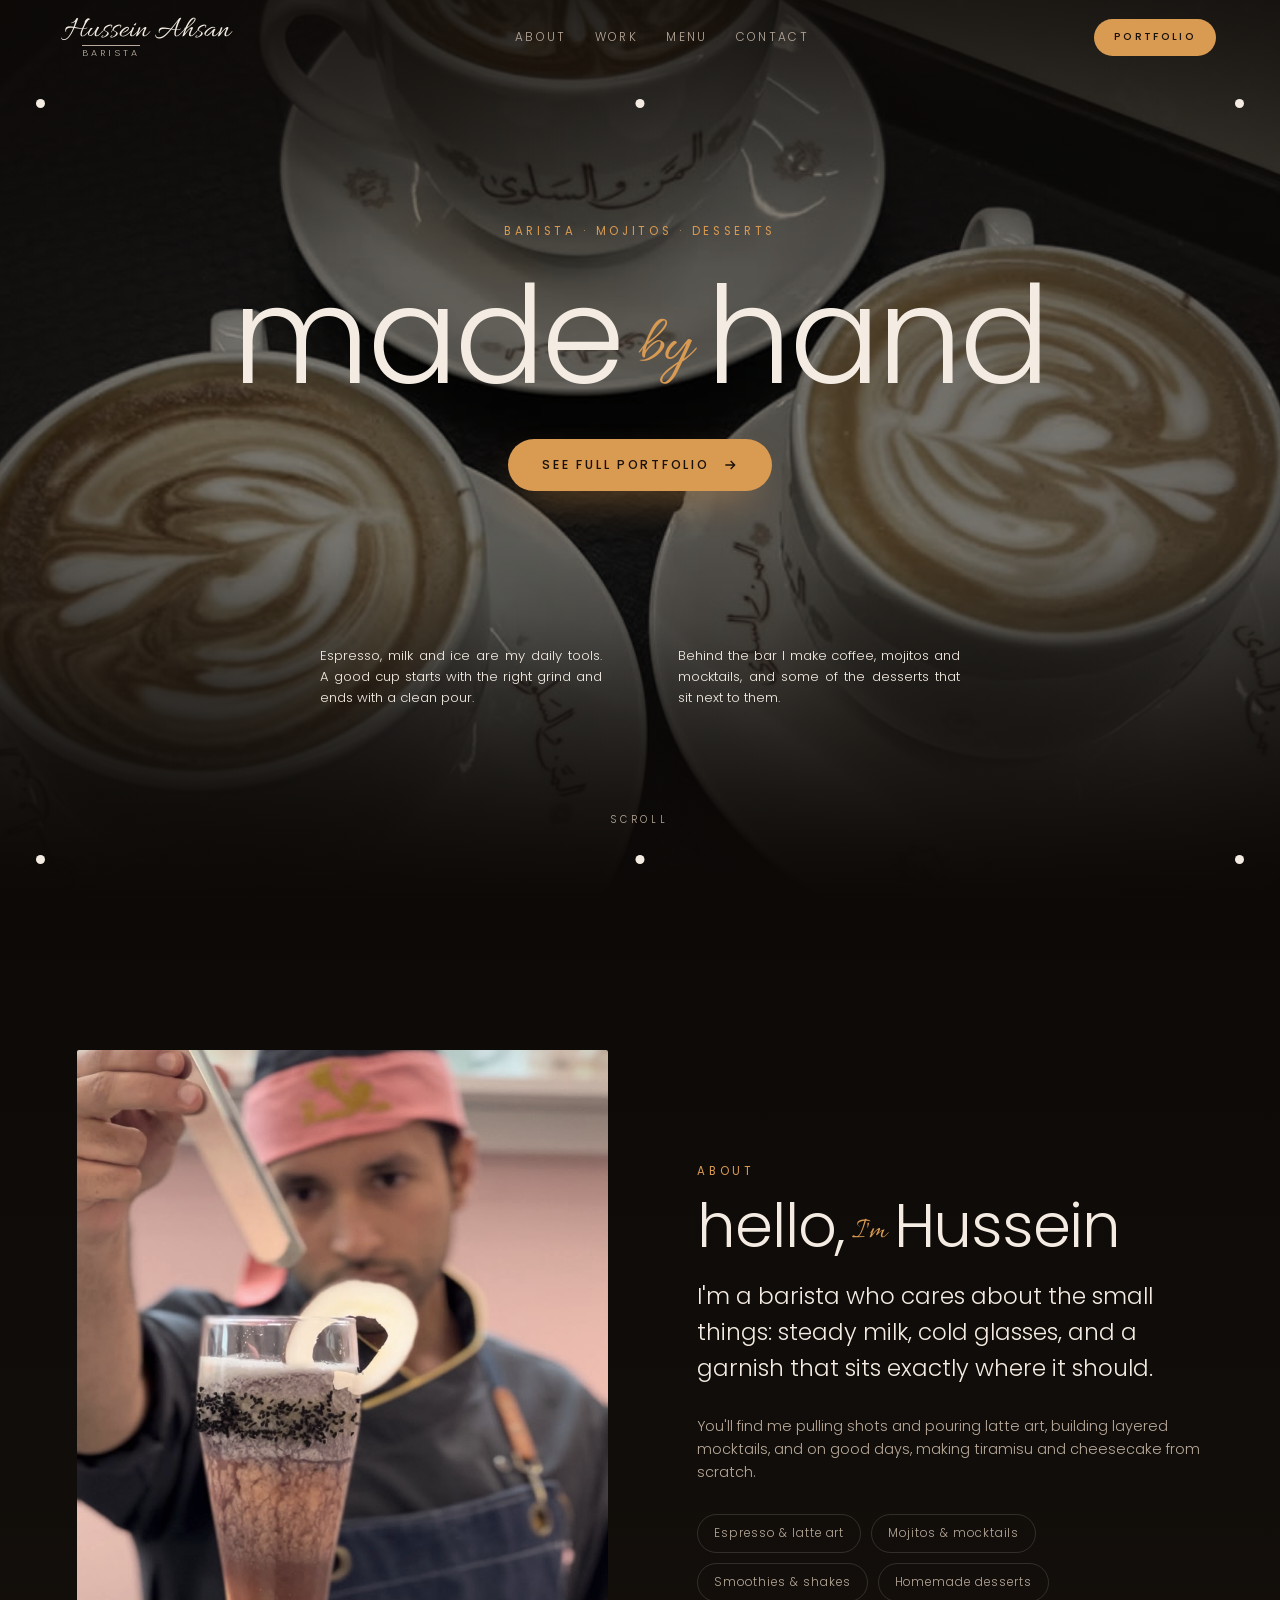
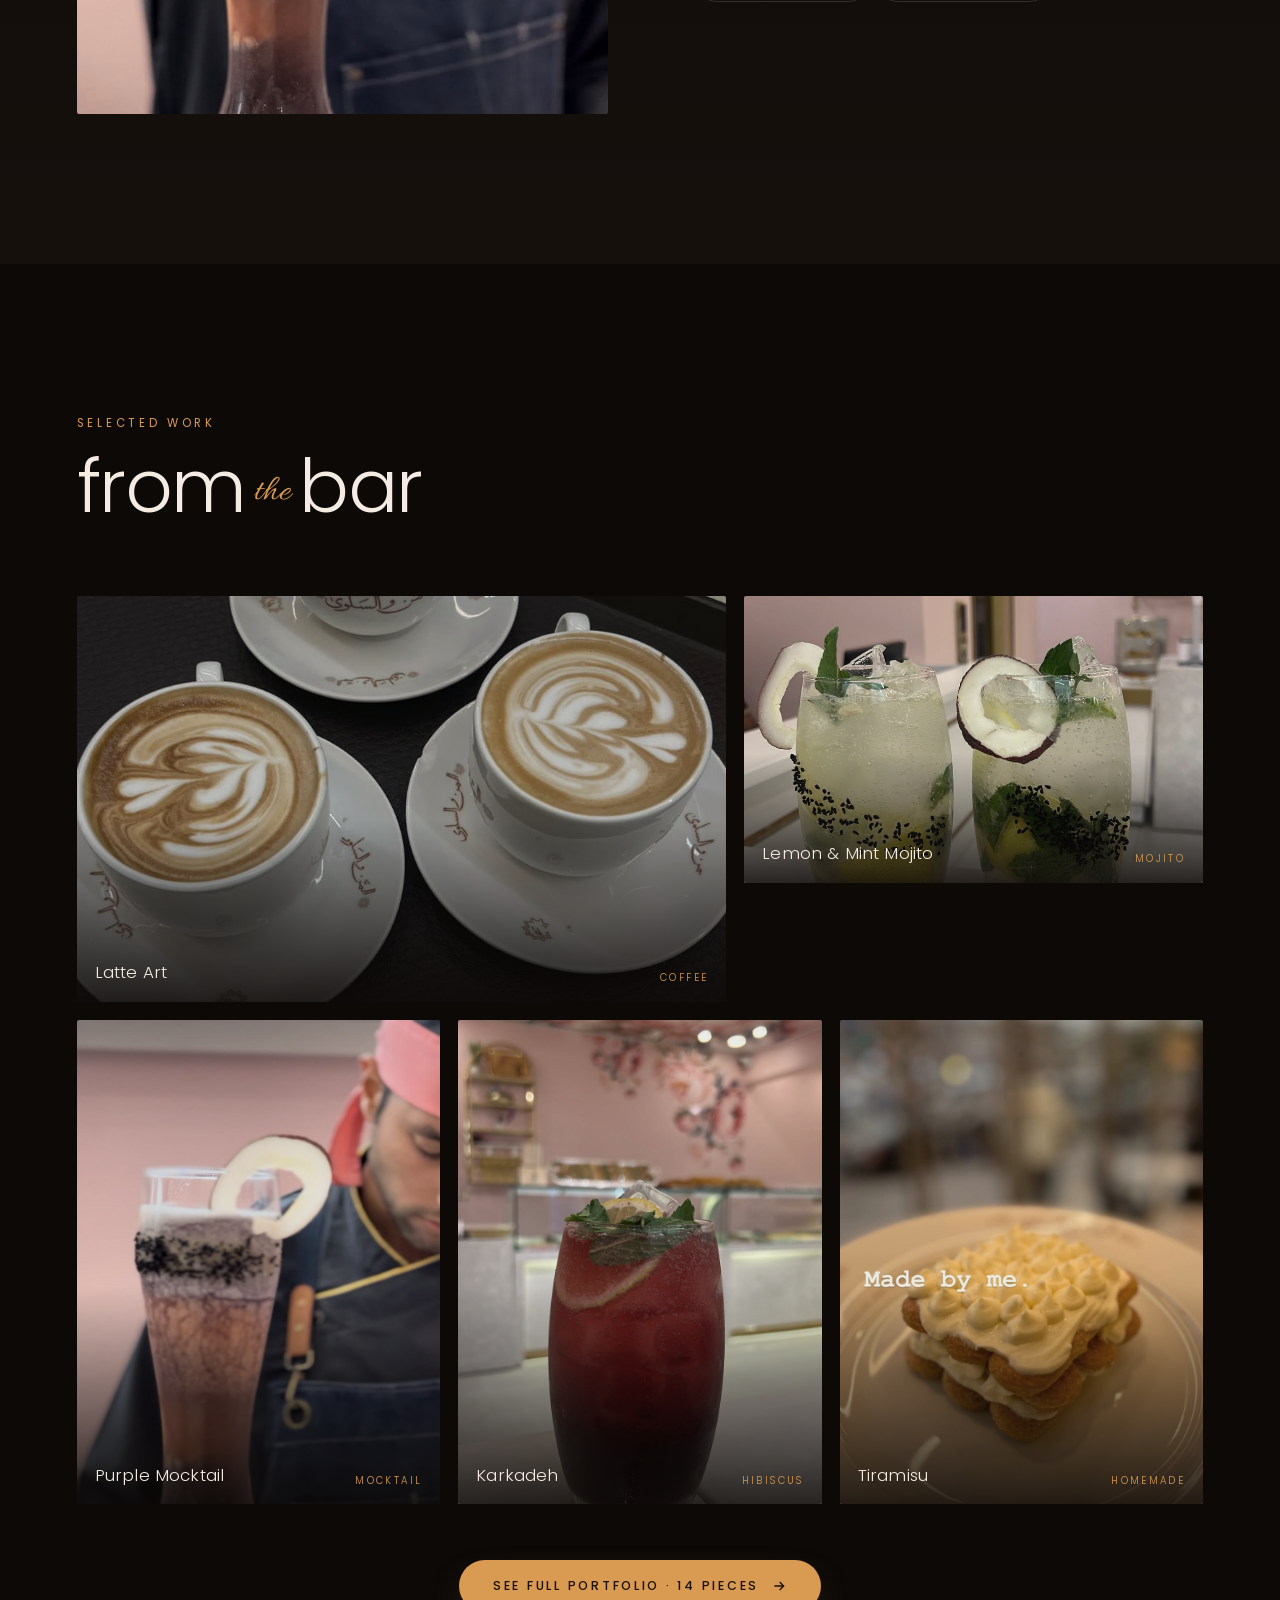
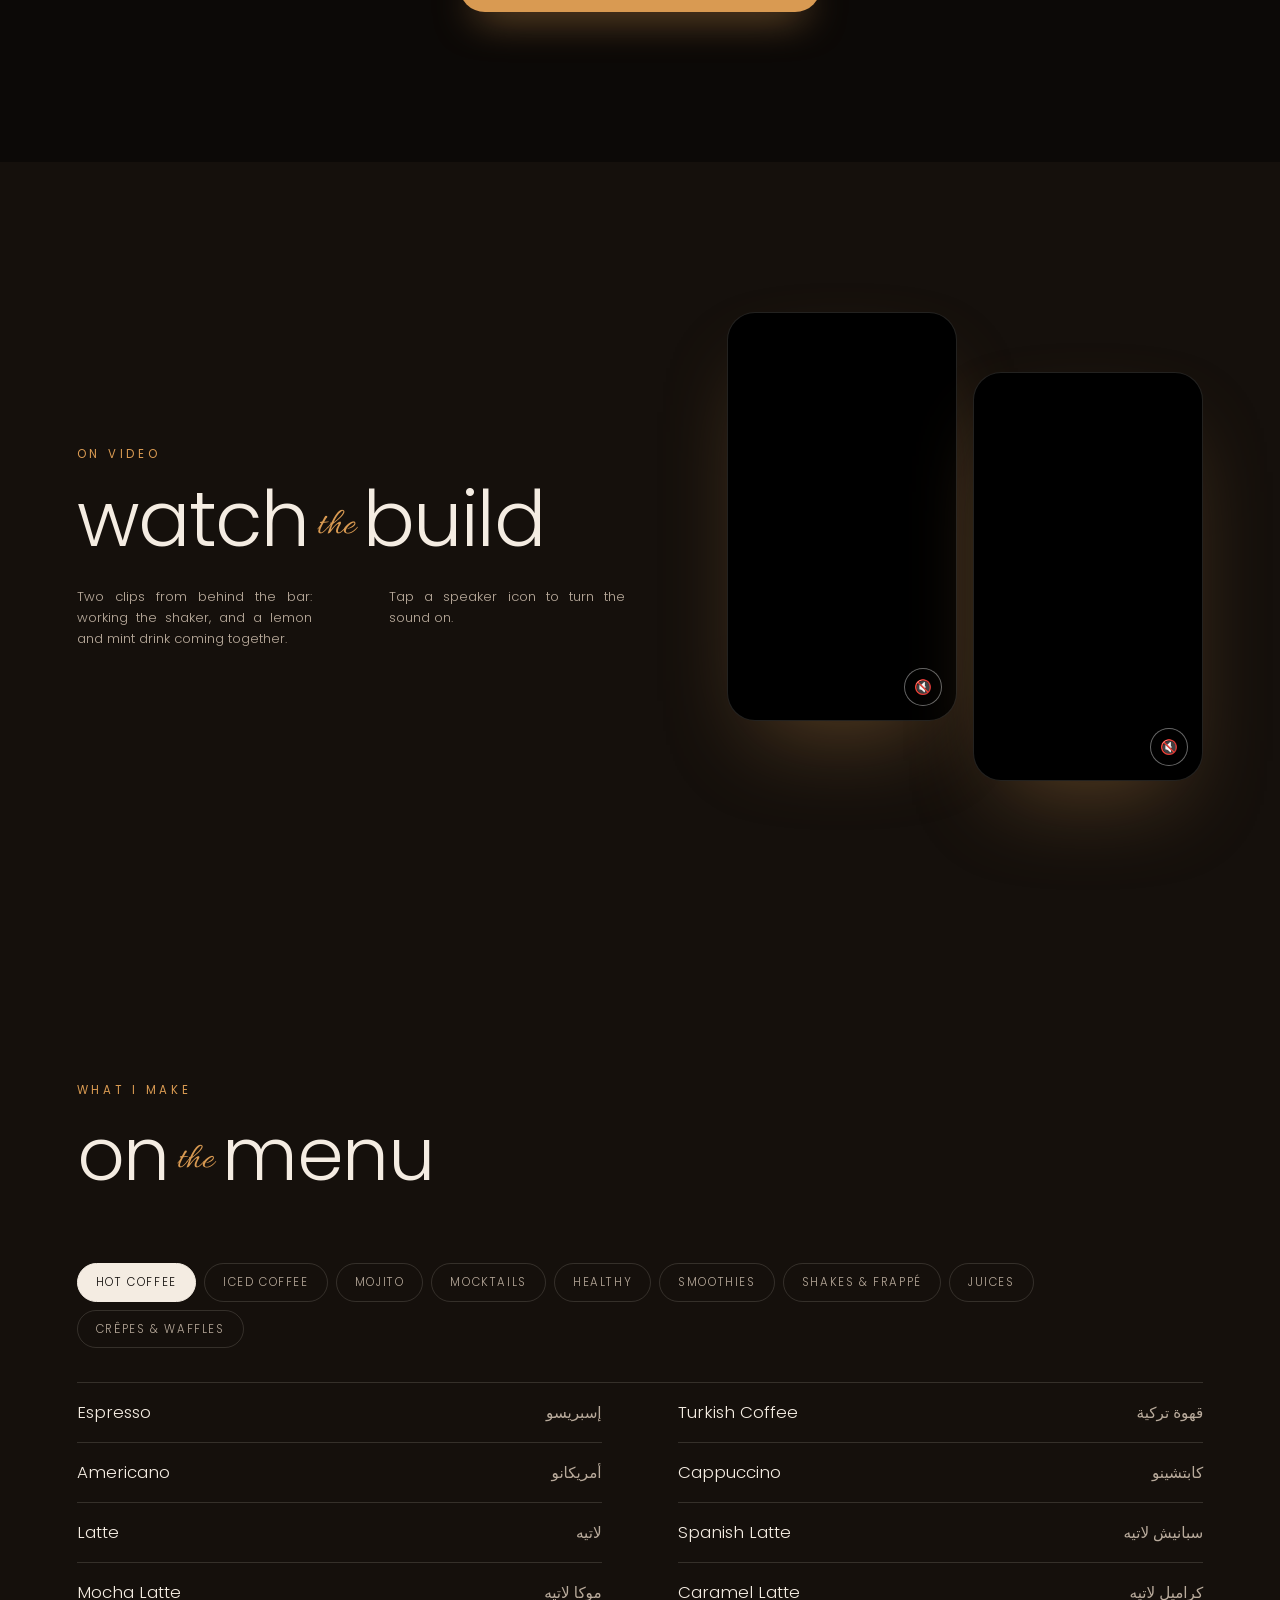
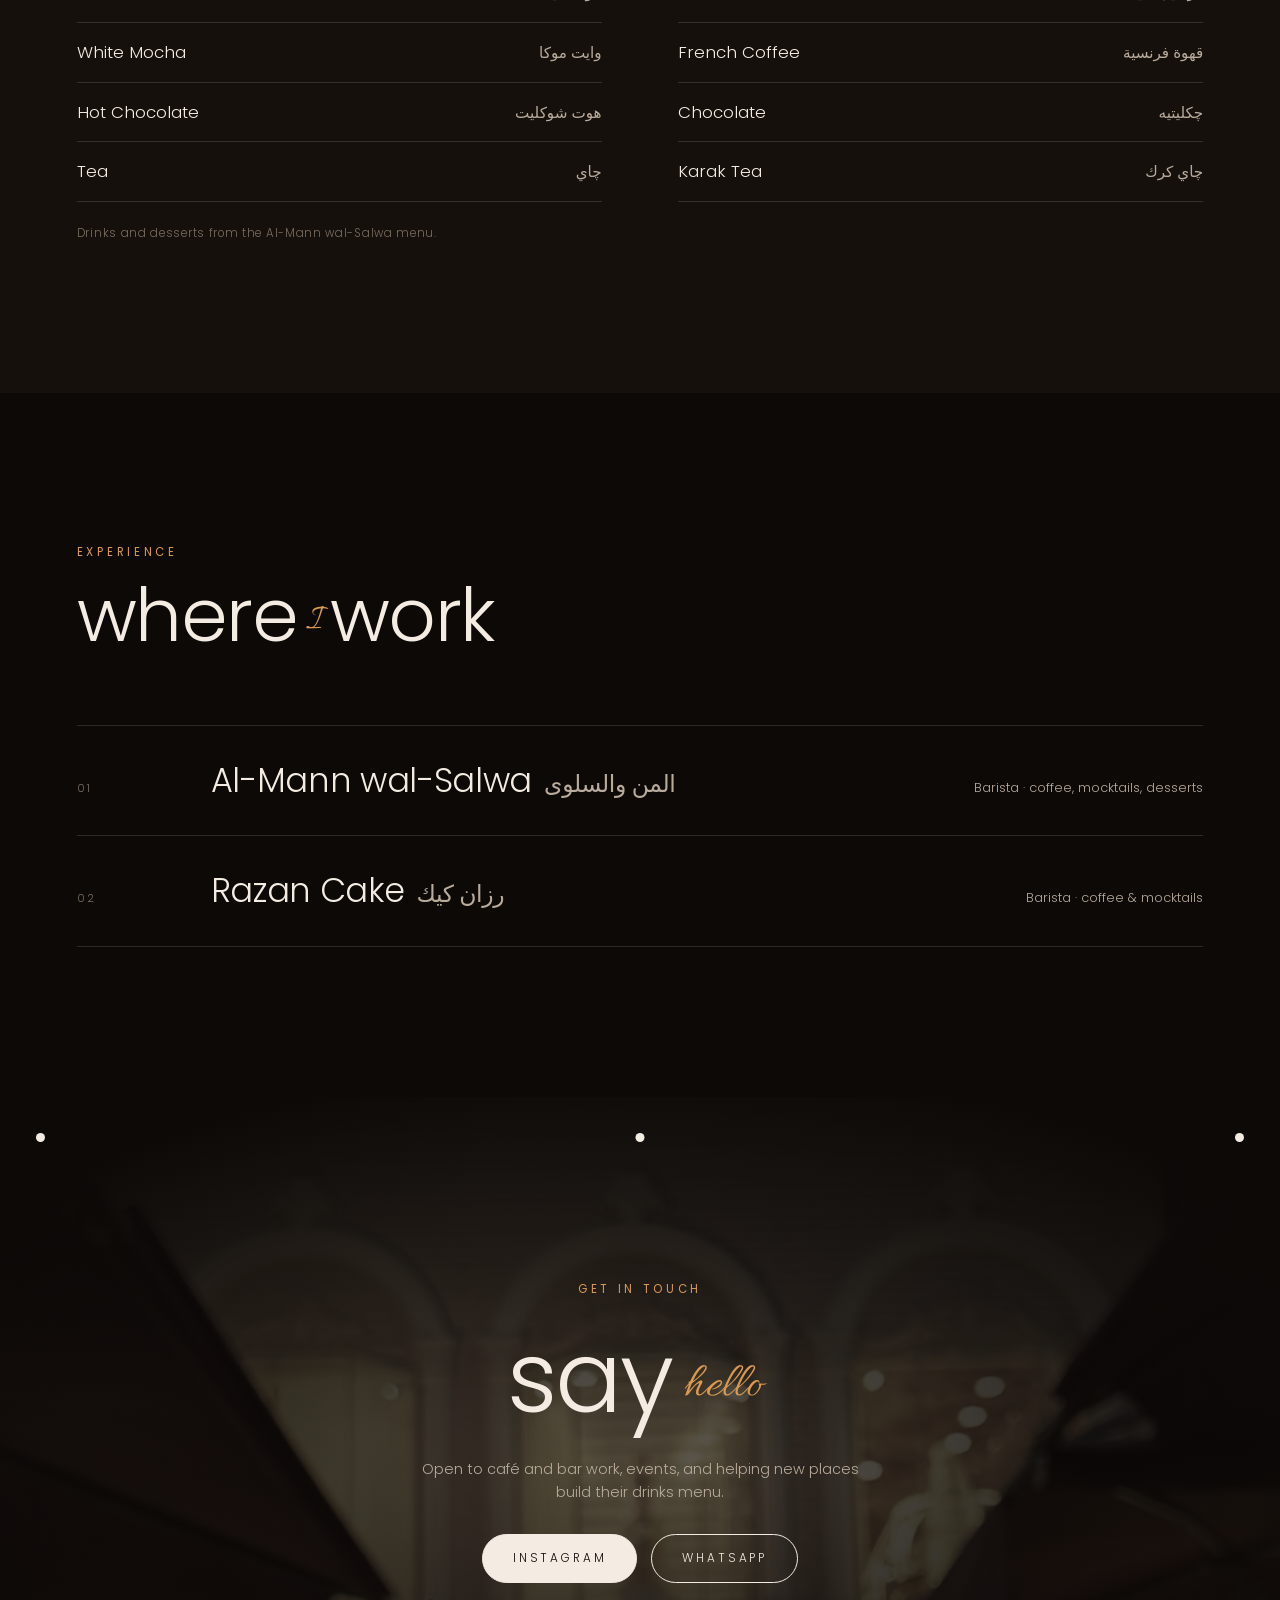
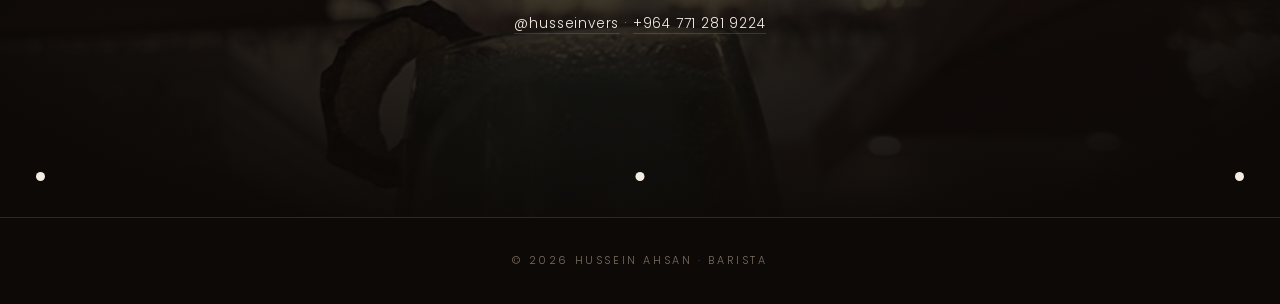
==== index.html @ f82e665f "Hussein Ahsan barista portfolio Co-Authored-By: Claude Opus 5.5 <noreply@anthropic.com>" ====
<!doctype html>
<html lang="en">
<head>
<meta charset="utf-8">
<meta name="viewport" content="width=device-width, initial-scale=1">
<title>Hussein Ahsan | Barista</title>
<meta name="description" content="Hussein Ahsan, barista. Latte art, mojitos, mocktails and homemade desserts.">
<link rel="preconnect" href="https://fonts.googleapis.com">
<link rel="preconnect" href="https://fonts.gstatic.com" crossorigin>
<link href="https://fonts.googleapis.com/css2?family=Allura&family=Poppins:wght@200;300;400;500&display=swap" rel="stylesheet">
<link rel="stylesheet" href="style.css">
<style>
  .hero-img{background-image:url(assets/latte-art.jpg);background-position:center 40%}
  .skills{display:flex;flex-wrap:wrap;gap:10px;margin-top:30px}
  .phones{display:flex;gap:16px;align-items:flex-start}
  .phones .phone{width:min(230px,42vw)}
  .phones .phone:last-child{margin-top:60px}
  @media (max-width:860px){.phones{justify-content:center}}
  .skills li{list-style:none;padding:9px 16px;border:1px solid var(--line);border-radius:999px;font-size:.74rem;letter-spacing:.08em;color:var(--muted)}
</style>
</head>
<body>

<nav id="nav">
  <a href="#top" class="logo"><span class="script">Hussein Ahsan</span><small>barista</small></a>
  <ul>
    <li><a href="#about">About</a></li>
    <li><a href="#work">Work</a></li>
    <li><a href="#menu">Menu</a></li>
    <li><a href="#contact">Contact</a></li>
  </ul>
  <a class="cta nav-cta" href="portfolio.html">Portfolio</a>
</nav>

<!-- HERO -->
<header class="hero" id="top">
  <div class="hero-img"></div>
  <div class="dots"><i></i><i></i><i></i><i></i><i></i><i></i></div>
  <div class="hero-inner">
    <p class="eyebrow rv">Barista · Mojitos · Desserts</p>
    <h1 class="title rv">made<span class="script">by</span>hand</h1>
    <a class="cta rv" href="portfolio.html">See full portfolio
      <svg viewBox="0 0 24 24" fill="none" stroke="currentColor" stroke-width="2"><path d="M5 12h14M13 6l6 6-6 6"/></svg></a>
    <div class="pair rv">
      <p>Espresso, milk and ice are my daily tools. A good cup starts with the right grind and ends with a clean pour.</p>
      <p>Behind the bar I make coffee, mojitos and mocktails, and some of the desserts that sit next to them.</p>
    </div>
  </div>
  <span class="scroll">scroll</span>
</header>

<!-- ABOUT -->
<section class="about" id="about">
  <div class="wrap">
    <figure class="rv">
      <img src="assets/hussein-garnish.jpg" alt="Hussein Ahsan placing a coconut slice on a layered purple drink" loading="lazy">
    </figure>
    <div class="rv">
      <p class="eyebrow">About</p>
      <h2 class="title" style="font-size:clamp(2.2rem,5vw,3.8rem);margin-top:16px">hello,<span class="script">I'm</span>Hussein</h2>
      <p class="lead">I'm a barista who cares about the small things: steady milk, cold glasses, and a garnish that sits exactly where it should.</p>
      <p style="color:var(--muted);font-size:.9rem">You'll find me pulling shots and pouring latte art, building layered mocktails, and on good days, making tiramisu and cheesecake from scratch.</p>
      <ul class="skills">
        <li>Espresso & latte art</li>
        <li>Mojitos & mocktails</li>
        <li>Smoothies & shakes</li>
        <li>Homemade desserts</li>
      </ul>
    </div>
  </div>
</section>

<!-- SELECTED WORK -->
<section id="work">
  <div class="wrap">
    <div class="head rv">
      <p class="eyebrow">Selected work</p>
      <h2 class="title" style="font-size:clamp(2.2rem,6vw,4.6rem)">from<span class="script">the</span>bar</h2>
    </div>
    <div class="grid">
      <figure class="card s7 wide rv"><img src="assets/latte-art.jpg" alt="Three cups of latte art" loading="lazy"><div class="cap"><h3>Latte Art</h3><span>coffee</span></div></figure>
      <figure class="card s5 wide rv"><img src="assets/coconut-mojito.jpg" alt="Two lemon and mint mojitos with black seeds and coconut" loading="lazy"><div class="cap"><h3>Lemon & Mint Mojito</h3><span>mojito</span></div></figure>
      <figure class="card s4 port rv"><img src="assets/layered-coconut.jpg" alt="Layered purple mocktail with a coconut slice" loading="lazy"><div class="cap"><h3>Purple Mocktail</h3><span>mocktail</span></div></figure>
      <figure class="card s4 port rv"><img src="assets/hibiscus-lemonade.jpg" alt="Iced hibiscus with lemon and mint" loading="lazy"><div class="cap"><h3>Karkadeh</h3><span>hibiscus</span></div></figure>
      <figure class="card s4 port rv"><img src="assets/tiramisu.jpg" alt="Tiramisu" loading="lazy"><div class="cap"><h3>Tiramisu</h3><span>homemade</span></div></figure>
    </div>
    <div class="center-cta rv">
      <a class="cta" href="portfolio.html">See full portfolio · 14 pieces
        <svg viewBox="0 0 24 24" fill="none" stroke="currentColor" stroke-width="2"><path d="M5 12h14M13 6l6 6-6 6"/></svg></a>
    </div>
  </div>
</section>

<!-- REEL -->
<section class="reel" id="reel">
  <div class="wrap">
    <div class="rv">
      <p class="eyebrow">On video</p>
      <h2 class="title" style="font-size:clamp(2.4rem,6vw,4.8rem);margin:18px 0 28px">watch<span class="script">the</span>build</h2>
      <div class="pair">
        <p>Two clips from behind the bar: working the shaker, and a lemon and mint drink coming together.</p>
        <p>Tap a speaker icon to turn the sound on.</p>
      </div>
    </div>
    <div class="phones rv">
      <div class="phone"><video src="assets/reel-2.mp4" autoplay muted loop playsinline preload="metadata"></video><button class="snd" aria-label="Toggle sound">🔇</button></div>
      <div class="phone"><video src="assets/reel.mp4" autoplay muted loop playsinline preload="metadata"></video><button class="snd" aria-label="Toggle sound">🔇</button></div>
    </div>
  </div>
</section>

<!-- MENU -->
<section class="menu" id="menu">
  <div class="wrap">
    <div class="head rv">
      <p class="eyebrow">What I make</p>
      <h2 class="title" style="font-size:clamp(2.2rem,6vw,4.6rem)">on<span class="script">the</span>menu</h2>
    </div>
    <div class="chips rv" id="chips"></div>
    <ul class="items rv" id="items"></ul>
    <p class="note">Drinks and desserts from the Al-Mann wal-Salwa menu.</p>
  </div>
</section>

<!-- PLACES -->
<section class="places">
  <div class="wrap">
    <div class="head rv">
      <p class="eyebrow">Experience</p>
      <h2 class="title" style="font-size:clamp(2.2rem,6vw,4.6rem)">where<span class="script">I</span>work</h2>
    </div>
    <div class="list">
      <div class="row rv"><em>01</em><h3>Al-Mann wal-Salwa<span class="ar">المن والسلوى</span></h3><p>Barista · coffee, mocktails, desserts</p></div>
      <div class="row rv"><em>02</em><h3>Razan Cake<span class="ar">رزان كيك</span></h3><p>Barista · coffee & mocktails</p></div>
    </div>
  </div>
</section>

<!-- CONTACT -->
<section class="contact" id="contact">
  <div class="bg"></div>
  <div class="dots"><i></i><i></i><i></i><i></i><i></i><i></i></div>
  <div class="wrap">
    <p class="eyebrow rv">Get in touch</p>
    <h2 class="title rv">say<span class="script">hello</span></h2>
    <p class="rv" style="max-width:440px;color:var(--muted);font-size:.9rem">Open to café and bar work, events, and helping new places build their drinks menu.</p>
    <div class="btns rv">
      <a class="btn fill" href="https://www.instagram.com/husseinvers/" target="_blank" rel="noopener">Instagram</a>
      <a class="btn" href="https://wa.me/9647712819224" target="_blank" rel="noopener">WhatsApp</a>
    </div>
    <p class="handle rv"><a href="https://www.instagram.com/husseinvers/" target="_blank" rel="noopener">@husseinvers</a> · <a href="https://wa.me/9647712819224" target="_blank" rel="noopener" dir="ltr">+964 771 281 9224</a></p>
  </div>
</section>

<footer>© 2026 Hussein Ahsan · Barista</footer>

<div class="lb" id="lb"><img alt=""><p></p></div>

<script>
  const MENU = {
    "Hot coffee": [["Espresso","إسبريسو"],["Turkish Coffee","قهوة تركية"],["Americano","أمريكانو"],["Cappuccino","كابتشينو"],["Latte","لاتيه"],["Spanish Latte","سبانيش لاتيه"],["Mocha Latte","موكا لاتيه"],["Caramel Latte","كراميل لاتيه"],["White Mocha","وايت موكا"],["French Coffee","قهوة فرنسية"],["Hot Chocolate","هوت شوكليت"],["Chocolate","چكليتيه"],["Tea","چاي"],["Karak Tea","چاي كرك"]],
    "Iced coffee": [["Iced Coffee","ايس كوفي"],["Iced Spanish Latte","ايس سبانيش لاتيه"],["Iced Caramel","ايس كراميل"],["Iced Mocha","ايس موكا"],["Iced Americano","ايس أمريكانو"]],
    "Mojito": [["Lemon & Mint Mojito","موهيتو ليمون ونعناع"],["Strawberry Mojito","موهيتو فراولة"],["Special Mojito","سبيشل موهيتو"],["Blueberry Mojito","موهيتو بلوبيري"],["Pomegranate Mojito","موهيتو رمان"]],
    "Mocktails": [["Mixed Berry Lemonade","مكس بيري ليمونيد"],["Beach Drink","مشروب الشاطئ"],["Spark Energy","سبارك انرجي"],["Elixir","ألكسير"],["Purple Mocktail","بربل موكتيل"]],
    "Healthy": [["Karkadeh (hibiscus)","كركديه"],["Kiwi Lemonade","كيوي ليمونادا"],["Ginger Shots","جرعات الزنجبيل"]],
    "Smoothies": [["Lemon & Mint","سموذي ليمون ونعناع"],["Mango","سموذي منغا"],["Peach","سموذي خوخ"],["Strawberry","سموذي فراولة"],["Mixed Berry","سموذي مكس بيري"]],
    "Shakes & frappé": [["Oreo Milkshake","ميلك شيك أوريو"],["Vanilla Milkshake","ميلك شيك فانيلا"],["Strawberry Milkshake","ميلك شيك فراولة"],["Lotus Milkshake","ميلك شيك لوتس"],["Oreo Frappé","فرابيه اوريو"],["Caramel Frappé","فرابيه كراميل"]],
    "Juices": [["Orange","عصير برتقال"],["Watermelon","عصير بطيخ"],["Strawberry","عصير فراولة"],["Banana","عصير موز"],["Pineapple","عصير اناناس"],["Lemon","عصير ليمون"]],
    "Crêpes & waffles": [["Nutella Crêpe","كريب نوتيلا"],["Banana Crêpe","بنانه كريب"],["Pistachio Crêpe","كريب بستاشيو"],["Lotus Crêpe","كريب لوتس"],["Fruit Crêpe","كريب فواكه"],["Crêpe Roll","كريب رول"],["Nutella Waffle","وافل نوتيلا"],["Pistachio Waffle","وافل بستاشيو"],["Lotus Waffle","وافل لوتس"],["Pancakes","بان كيك"]]
  };
  const chips=document.getElementById('chips'), items=document.getElementById('items');
  const render=k=>{items.innerHTML=MENU[k].map(([en,ar])=>`<li><b>${en}</b><span lang="ar">${ar}</span></li>`).join('');
    chips.querySelectorAll('.chip').forEach(c=>c.classList.toggle('on',c.dataset.k===k))};
  chips.innerHTML=Object.keys(MENU).map(k=>`<button class="chip" data-k="${k}">${k}</button>`).join('');
  chips.addEventListener('click',e=>{const b=e.target.closest('.chip');if(b)render(b.dataset.k)});
  render("Hot coffee");

  const nav=document.getElementById('nav');
  addEventListener('scroll',()=>nav.classList.toggle('solid',scrollY>40),{passive:true});
  const io=new IntersectionObserver(es=>es.forEach(e=>{if(e.isIntersecting){e.target.classList.add('in');io.unobserve(e.target)}}),{threshold:.12});
  document.querySelectorAll('.rv').forEach((el,i)=>{el.style.transitionDelay=(i%3)*90+'ms';io.observe(el)});

  const lb=document.getElementById('lb');
  document.querySelectorAll('.card').forEach(c=>c.addEventListener('click',()=>{
    lb.querySelector('img').src=c.querySelector('img').src;
    lb.querySelector('p').textContent=c.querySelector('h3').textContent;
    lb.classList.add('open');
  }));
  lb.addEventListener('click',()=>lb.classList.remove('open'));
  addEventListener('keydown',e=>{if(e.key==='Escape')lb.classList.remove('open')});

  document.querySelectorAll('.phone').forEach(ph=>{const v=ph.querySelector('video'),b=ph.querySelector('.snd');
    b.addEventListener('click',()=>{v.muted=!v.muted;b.textContent=v.muted?'🔇':'🔊';if(v.paused)v.play()})});
</script>
</body>
</html>
---- style.css ----
:root{
    --bg:#0c0907; --bg-2:#15100c; --wood:#3a2416;
    --cream:#f4ece2; --muted:#b9ab9c; --dim:#7d6f62;
    --amber:#d99a52; --line:rgba(244,236,226,.14);
    --sans:"Poppins",system-ui,sans-serif; --script:"Allura",cursive;
  }
  *{box-sizing:border-box;margin:0;padding:0}
  html{scroll-behavior:smooth}
  body{background:var(--bg);color:var(--cream);font-family:var(--sans);font-weight:300;line-height:1.6;-webkit-font-smoothing:antialiased;overflow-x:hidden}
  img,video{display:block;max-width:100%}
  a{color:inherit;text-decoration:none}

  /* corner dots */
  .dots{position:absolute;inset:clamp(18px,3vw,36px);pointer-events:none;z-index:3}
  .dots i{position:absolute;width:9px;height:9px;border-radius:50%;background:var(--cream)}
  .dots i:nth-child(1){top:0;left:0}.dots i:nth-child(2){top:0;left:50%;translate:-50% 0}.dots i:nth-child(3){top:0;right:0}
  .dots i:nth-child(4){bottom:0;left:0}.dots i:nth-child(5){bottom:0;left:50%;translate:-50% 0}.dots i:nth-child(6){bottom:0;right:0}

  .script{font-family:var(--script);font-weight:400;color:var(--cream);letter-spacing:0}
  .eyebrow{font-size:.72rem;letter-spacing:.32em;text-transform:uppercase;color:var(--amber);font-weight:400}
  .title{font-weight:300;letter-spacing:-.02em;line-height:1;font-size:clamp(2.6rem,8vw,6.2rem)}
  .title .script{font-size:.5em;margin:0 .22em;vertical-align:.35em;color:var(--amber)}
  .pair{display:grid;grid-template-columns:1fr 1fr;gap:clamp(24px,6vw,90px);font-size:.82rem;color:var(--muted);text-align:justify;max-width:640px}

  /* ---------- nav ---------- */
  nav{position:fixed;top:0;left:0;right:0;z-index:20;display:flex;justify-content:space-between;align-items:center;padding:18px clamp(16px,5vw,64px);transition:background .4s}
  nav.solid{background:rgba(12,9,7,.86);backdrop-filter:blur(10px);border-bottom:1px solid var(--line)}
  .logo{display:flex;flex-direction:column;line-height:.9}
  .logo .script{font-size:1.9rem}
  .logo small{font-size:.58rem;letter-spacing:.34em;text-transform:uppercase;color:var(--muted);margin-left:18px;border-top:1px solid var(--muted);padding-top:3px;width:max-content}
  nav ul{display:flex;gap:28px;list-style:none;font-size:.74rem;letter-spacing:.2em;text-transform:uppercase;color:var(--muted)}
  nav ul a:hover{color:var(--cream)}

  /* ---------- hero ---------- */
  .hero{position:relative;min-height:100svh;display:grid;align-items:center;overflow:hidden;isolation:isolate}
  .hero-img{position:absolute;inset:0;z-index:-2;background:url(assets/hussein-garnish.jpg) center 30%/cover;filter:saturate(.85) brightness(.55) sepia(.25);transform:scale(1.06);animation:drift 18s ease-in-out infinite alternate}
  .hero::after{content:"";position:absolute;inset:0;z-index:-1;background:radial-gradient(120% 80% at 50% 45%,transparent 30%,rgba(12,9,7,.85) 80%),linear-gradient(to bottom,rgba(12,9,7,.55),transparent 30%,transparent 60%,var(--bg))}
  @keyframes drift{to{transform:scale(1.12) translateY(-1.5%)}}
  .hero-inner{text-align:center;padding:120px 20px 90px;display:grid;justify-items:center;gap:28px}
  .hero .title{font-size:clamp(3rem,11vw,8.4rem)}
  .hero .pair{margin-top:clamp(40px,14vh,140px);color:var(--cream);opacity:.85;text-align:justify}
  .scroll{position:absolute;bottom:clamp(54px,8vh,80px);left:50%;translate:-50% 0;font-size:.62rem;letter-spacing:.4em;text-transform:uppercase;color:var(--muted)}

  /* ---------- sections ---------- */
  section{position:relative;padding:clamp(80px,12vw,150px) clamp(16px,6vw,80px)}
  .wrap{max-width:1200px;margin:0 auto}
  .head{display:grid;gap:18px;margin-bottom:clamp(40px,6vw,72px)}
  .head.center{text-align:center;justify-items:center}

  /* about */
  .about{background:linear-gradient(var(--bg),var(--bg-2))}
  .about .wrap{display:grid;grid-template-columns:1.05fr 1fr;gap:clamp(32px,7vw,100px);align-items:center}
  .about figure{position:relative;aspect-ratio:4/5;overflow:hidden;border-radius:2px}
  .about figure img{width:100%;height:100%;object-fit:cover;filter:sepia(.15) saturate(.9)}
  .about figure figcaption{position:absolute;bottom:18px;left:20px;font-family:var(--script);font-size:2rem}
  .about p.lead{font-size:clamp(1.15rem,2vw,1.45rem);line-height:1.55;color:var(--cream);margin:22px 0 28px}
  .stats{display:flex;gap:clamp(24px,5vw,56px);border-top:1px solid var(--line);padding-top:26px;margin-top:34px}
  .stats b{display:block;font-weight:200;font-size:2.4rem;line-height:1}
  .stats span{font-size:.7rem;letter-spacing:.22em;text-transform:uppercase;color:var(--dim)}

  /* coffee feature */
  .coffee{min-height:90vh;display:grid;align-items:end;isolation:isolate;overflow:hidden}
  .coffee .bg{position:absolute;inset:0;z-index:-2;background:url(assets/latte-art.jpg) center 35%/cover;filter:brightness(.6) sepia(.35) saturate(.9)}
  .coffee::after{content:"";position:absolute;inset:0;z-index:-1;background:linear-gradient(to top,var(--bg) 4%,rgba(12,9,7,.35) 55%,rgba(12,9,7,.7))}
  .coffee .wrap{width:100%;display:flex;justify-content:space-between;align-items:end;gap:40px;flex-wrap:wrap}

  /* drinks grid */
  .grid{display:grid;grid-template-columns:repeat(12,1fr);gap:clamp(10px,1.4vw,18px)}
  .card{position:relative;overflow:hidden;border-radius:2px;background:var(--bg-2);cursor:zoom-in}
  .card img{width:100%;height:100%;object-fit:cover;transition:transform 1.2s cubic-bezier(.2,.7,.2,1),filter .6s;filter:sepia(.12) saturate(.92) brightness(.92)}
  .card:hover img{transform:scale(1.05);filter:none}
  .card::after{content:"";position:absolute;inset:0;background:linear-gradient(to top,rgba(12,9,7,.85),transparent 45%)}
  .card .cap{position:absolute;left:18px;right:18px;bottom:16px;z-index:1;display:flex;justify-content:space-between;align-items:end;gap:10px}
  .card .cap h3{font-weight:300;font-size:1.05rem;letter-spacing:.01em}
  .card .cap span{font-size:.62rem;letter-spacing:.24em;text-transform:uppercase;color:var(--amber);white-space:nowrap}
  .s4{grid-column:span 4}.s5{grid-column:span 5}.s7{grid-column:span 7}.s6{grid-column:span 6}.s3{grid-column:span 3}
  .tall{aspect-ratio:3/5}.port{aspect-ratio:3/4}.wide{aspect-ratio:16/10}

  /* reel */
  .reel{background:var(--bg-2);overflow:hidden}
  .reel .wrap{display:grid;grid-template-columns:1fr auto;gap:clamp(40px,8vw,120px);align-items:center}
  .phone{width:min(330px,78vw);aspect-ratio:9/16;border-radius:28px;overflow:hidden;border:1px solid var(--line);box-shadow:0 40px 90px -30px rgba(217,154,82,.35);background:#000;position:relative}
  .phone video{width:100%;height:100%;object-fit:cover}
  .phone button{position:absolute;bottom:14px;right:14px;width:38px;height:38px;border-radius:50%;border:1px solid rgba(255,255,255,.4);background:rgba(0,0,0,.45);color:#fff;cursor:pointer;font-size:.9rem;backdrop-filter:blur(6px)}

  /* sweets */
  .sweets .grid .card .cap span{color:var(--cream);opacity:.7}

  /* places */
  .places .list{border-top:1px solid var(--line)}
  .places .row{display:grid;grid-template-columns:110px 1fr auto;gap:24px;align-items:baseline;padding:28px 0;border-bottom:1px solid var(--line)}
  .places .row em{font-style:normal;font-size:.7rem;letter-spacing:.24em;color:var(--dim);text-transform:uppercase}
  .places .row h3{font-weight:300;font-size:clamp(1.3rem,3vw,2.1rem);letter-spacing:-.01em}
  .places .row h3 .ar{font-size:.7em;color:var(--muted);margin-inline-start:12px}
  .places .row p{font-size:.8rem;color:var(--muted);text-align:end}

  /* contact */
  .contact{min-height:80vh;display:grid;place-items:center;text-align:center;overflow:hidden;isolation:isolate}
  .contact .bg{position:absolute;inset:0;z-index:-2;background:url(assets/blue-lagoon.jpg) center 40%/cover;filter:brightness(.32) sepia(.5) saturate(.7)}
  .contact::after{content:"";position:absolute;inset:0;z-index:-1;background:radial-gradient(70% 60% at 50% 50%,transparent,var(--bg) 92%)}
  .contact .wrap{display:grid;justify-items:center;gap:30px}
  .btns{display:flex;gap:14px;flex-wrap:wrap;justify-content:center}
  .btn{padding:14px 30px;border:1px solid var(--cream);border-radius:999px;font-size:.74rem;letter-spacing:.24em;text-transform:uppercase;transition:.3s}
  .btn:hover,.btn.fill{background:var(--cream);color:var(--bg)}
  .btn.fill:hover{background:transparent;color:var(--cream)}
  footer{text-align:center;padding:34px 16px;font-size:.68rem;letter-spacing:.24em;text-transform:uppercase;color:var(--dim);border-top:1px solid var(--line)}

  /* lightbox */
  .lb{position:fixed;inset:0;z-index:50;background:rgba(8,6,5,.94);display:none;place-items:center;padding:24px;cursor:zoom-out}
  .lb.open{display:grid}
  .lb img{max-height:88vh;width:auto;border-radius:2px}
  .lb p{position:absolute;bottom:22px;left:0;right:0;text-align:center;font-family:var(--script);font-size:1.9rem}

  /* reveal */
  .rv{opacity:0;transform:translateY(28px);transition:opacity 1s ease,transform 1.1s cubic-bezier(.2,.7,.2,1)}
  .rv.in{opacity:1;transform:none}
  @media (prefers-reduced-motion:reduce){.rv{opacity:1;transform:none}.hero-img{animation:none}}

  @media (max-width:860px){
    nav ul{display:none}
    .about .wrap,.reel .wrap{grid-template-columns:1fr}
    .reel .phone{justify-self:center}
    .s4,.s5,.s7,.s6{grid-column:span 6}.s3{grid-column:span 6}
    .tall{aspect-ratio:3/4.4}
    .places .row{grid-template-columns:1fr;gap:6px}
    .places .row p{text-align:start}
  }
  @media (max-width:520px){
    .s4,.s5,.s7,.s6,.s3{grid-column:span 12}
    .pair{grid-template-columns:1fr;gap:14px;text-align:left}
    .hero .pair{text-align:center}
    .dots i{width:7px;height:7px}
  }

  /* ---------- additions ---------- */
  .cta{display:inline-flex;align-items:center;gap:12px;padding:16px 34px;border-radius:999px;background:var(--amber);color:#1a110a;font-weight:500;font-size:.78rem;letter-spacing:.22em;text-transform:uppercase;transition:transform .3s,background .3s;box-shadow:0 18px 40px -16px rgba(217,154,82,.7)}
  .cta:hover{transform:translateY(-2px);background:#e8ad69}
  .cta svg{width:16px;height:16px}
  .cta.ghost{background:transparent;color:var(--cream);border:1px solid var(--line);box-shadow:none}
  nav .nav-cta{padding:10px 20px;font-size:.66rem;box-shadow:none}
  .center-cta{display:flex;justify-content:center;margin-top:clamp(36px,5vw,56px)}
  .hero .cta{margin-top:8px}

  /* menu */
  .menu{background:var(--bg-2)}
  .chips{display:flex;gap:8px;flex-wrap:wrap;margin-bottom:34px}
  .chip{padding:9px 18px;border-radius:999px;border:1px solid var(--line);background:none;color:var(--muted);font:inherit;font-size:.72rem;letter-spacing:.14em;text-transform:uppercase;cursor:pointer;transition:.25s}
  .chip:hover{color:var(--cream)}
  .chip.on{background:var(--cream);color:var(--bg);border-color:var(--cream)}
  .items{display:grid;grid-template-columns:1fr 1fr;column-gap:clamp(30px,6vw,90px);border-top:1px solid var(--line)}
  .items li{list-style:none;display:flex;justify-content:space-between;align-items:baseline;gap:16px;padding:16px 0;border-bottom:1px solid var(--line)}
  .items li b{font-weight:300;font-size:1.05rem}
  .items li span{font-size:.95rem;color:var(--muted);direction:rtl}
  .menu .note{margin-top:22px;font-size:.72rem;color:var(--dim);letter-spacing:.06em}

  /* contact details */
  .handle{font-size:.85rem;color:var(--muted);letter-spacing:.06em}
  .handle a{color:var(--cream);border-bottom:1px solid var(--line)}

  /* ---------- portfolio page ---------- */
  .pf-head{padding:130px clamp(16px,6vw,80px) 40px}
  .pf-head .wrap{display:flex;justify-content:space-between;align-items:end;gap:24px;flex-wrap:wrap}
  .back{font-size:.72rem;letter-spacing:.22em;text-transform:uppercase;color:var(--muted)}
  .back:hover{color:var(--cream)}
  .pf{padding:0 clamp(16px,6vw,80px) 100px}
  .featured{display:grid;grid-template-columns:1.1fr 1fr 1fr;grid-template-rows:1fr 1fr;gap:12px;height:min(78vh,760px);margin-bottom:56px}
  .featured .tile:first-child{grid-row:span 2}
  .featured .tile:nth-child(2){grid-row:span 2}
  .tile{position:relative;overflow:hidden;border-radius:3px;background:var(--bg-2);cursor:zoom-in;border:0;padding:0;color:inherit;font:inherit;text-align:start}
  .tile img,.tile video{width:100%;height:100%;object-fit:cover;transition:transform 1s cubic-bezier(.2,.7,.2,1)}
  .tile:hover img,.tile:hover video{transform:scale(1.04)}
  .tile::after{content:"";position:absolute;inset:0;background:linear-gradient(to top,rgba(12,9,7,.75),transparent 40%);pointer-events:none}
  .tile .lbl{position:absolute;left:14px;right:14px;bottom:12px;z-index:1;font-size:.9rem;font-weight:300}
  .tile .lbl small{display:block;font-size:.6rem;letter-spacing:.24em;text-transform:uppercase;color:var(--amber)}
  .tile .play{position:absolute;top:14px;right:14px;z-index:1;width:34px;height:34px;border-radius:50%;background:rgba(0,0,0,.5);display:grid;place-items:center;font-size:.7rem}
  .bar{display:flex;justify-content:space-between;align-items:center;gap:16px;flex-wrap:wrap;margin-bottom:22px;border-top:1px solid var(--line);padding-top:28px}
  .bar h2{font-weight:300;font-size:1.4rem}
  .bar .chips{margin:0}
  .masonry{columns:4 240px;column-gap:12px}
  .masonry .tile{display:block;width:100%;margin-bottom:12px;break-inside:avoid}
  .masonry .tile img,.masonry .tile video{height:auto}
  .masonry .tile.hide{display:none}
  .lb2{position:fixed;inset:0;z-index:60;background:rgba(8,6,5,.96);display:none;align-items:center;justify-content:center}
  .lb2.open{display:flex}
  .lb2 .stage img,.lb2 .stage video{max-height:84vh;max-width:88vw;border-radius:3px}
  .lb2 .cap{position:absolute;bottom:20px;left:0;right:0;text-align:center;font-family:var(--script);font-size:1.8rem}
  .lb2 button{position:absolute;background:none;border:1px solid var(--line);color:var(--cream);width:46px;height:46px;border-radius:50%;cursor:pointer;font-size:1.1rem}
  .lb2 .x{top:20px;right:20px}.lb2 .pv{left:20px;top:50%;translate:0 -50%}.lb2 .nx{right:20px;top:50%;translate:0 -50%}
  @media (max-width:860px){
    .featured{grid-template-columns:1fr 1fr;grid-template-rows:auto;height:auto}
    .featured .tile{aspect-ratio:3/4}
    .featured .tile:first-child,.featured .tile:nth-child(2){grid-row:auto}
    .items{grid-template-columns:1fr}
    nav .nav-cta{display:inline-flex}
  }
  @media (max-width:520px){
    .lb2 .pv,.lb2 .nx{top:auto;bottom:70px;translate:none}
    .masonry{columns:2;column-gap:8px}.masonry .tile{margin-bottom:8px}
  }
  .hero .dots{top:clamp(84px,11vh,104px)}
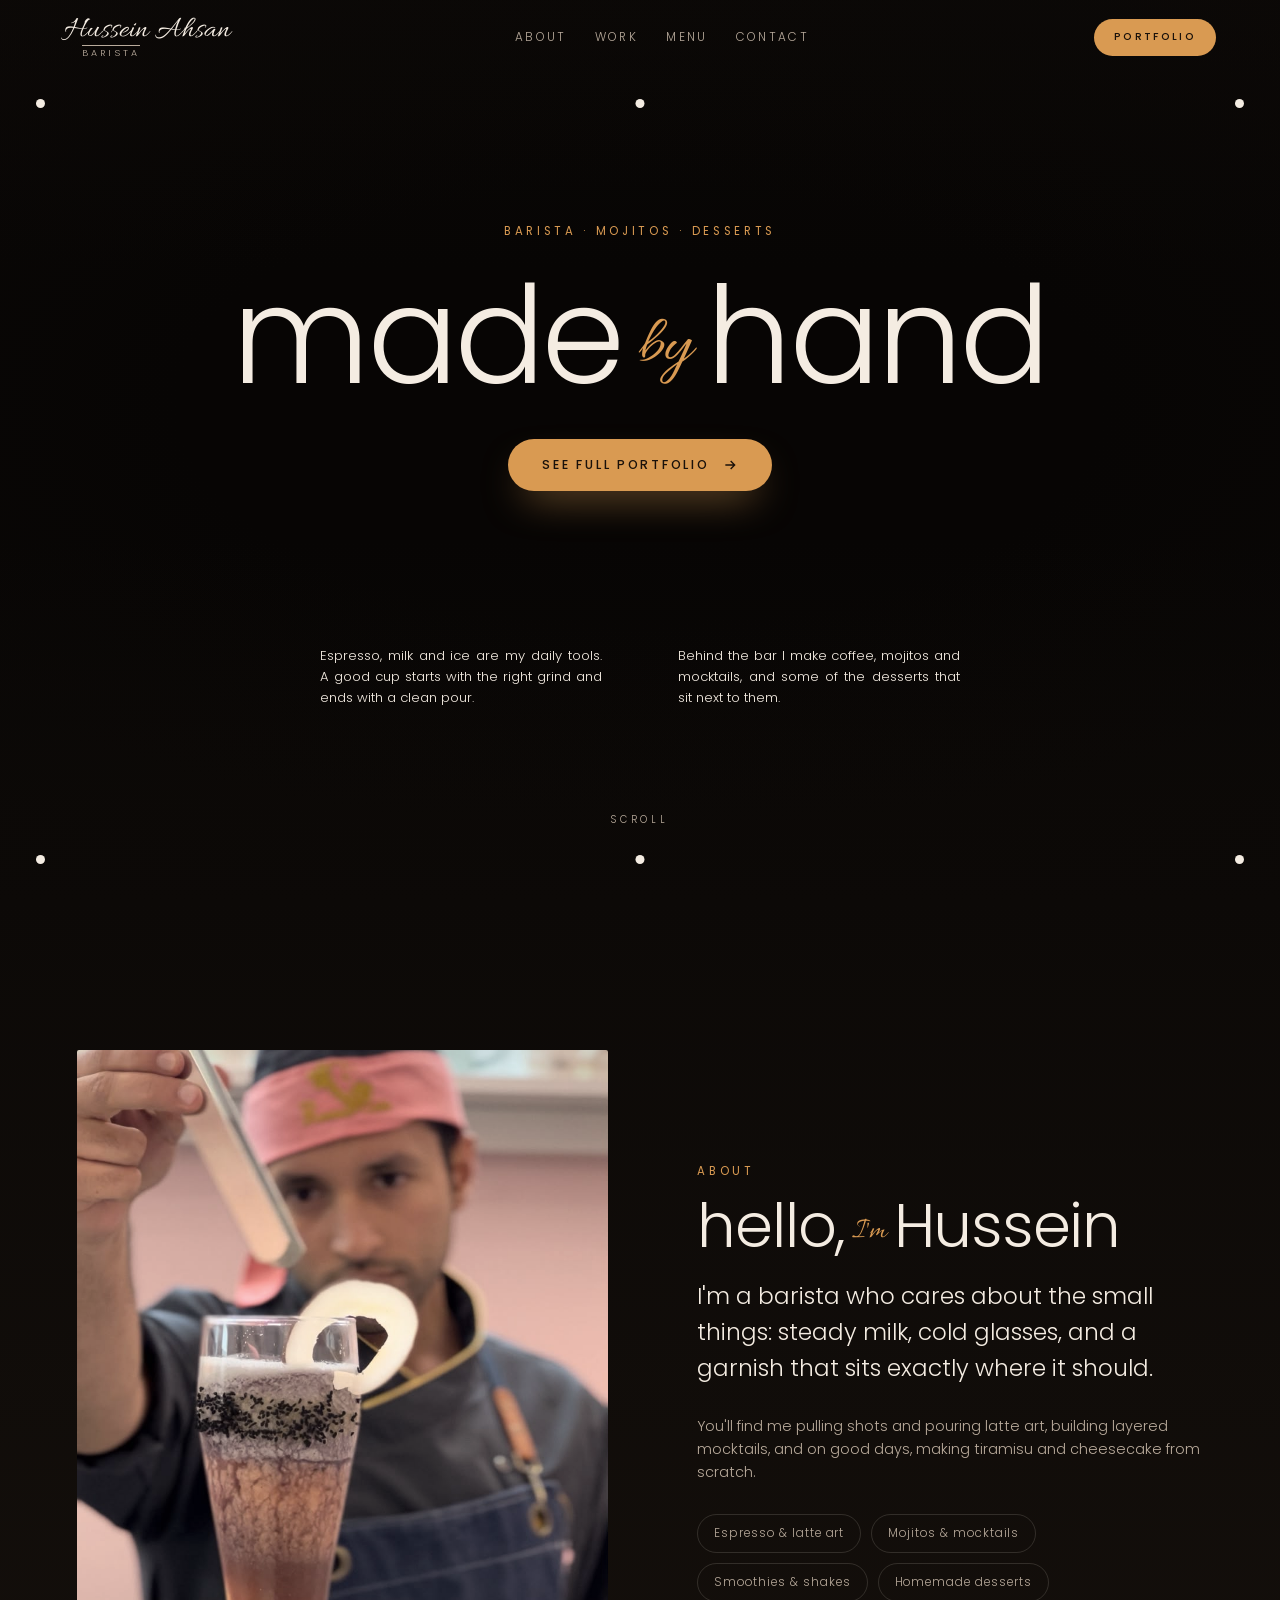
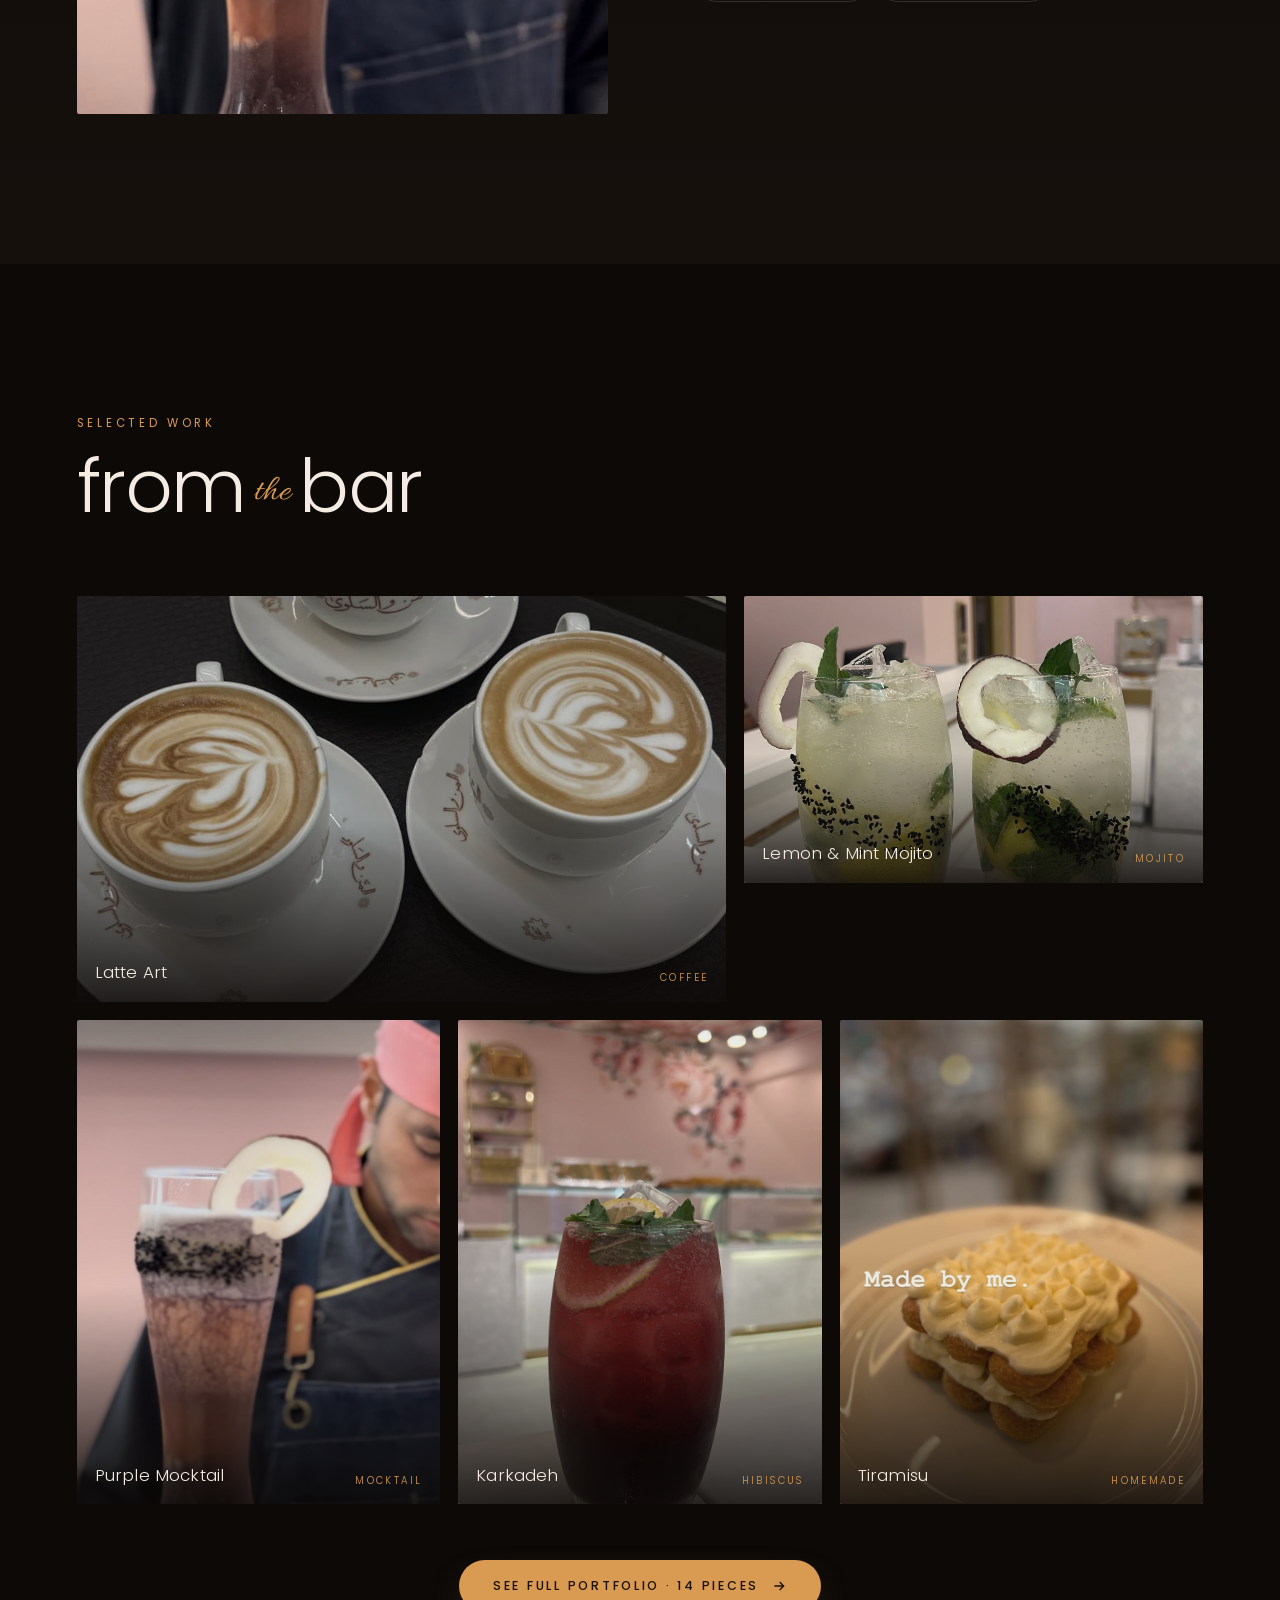
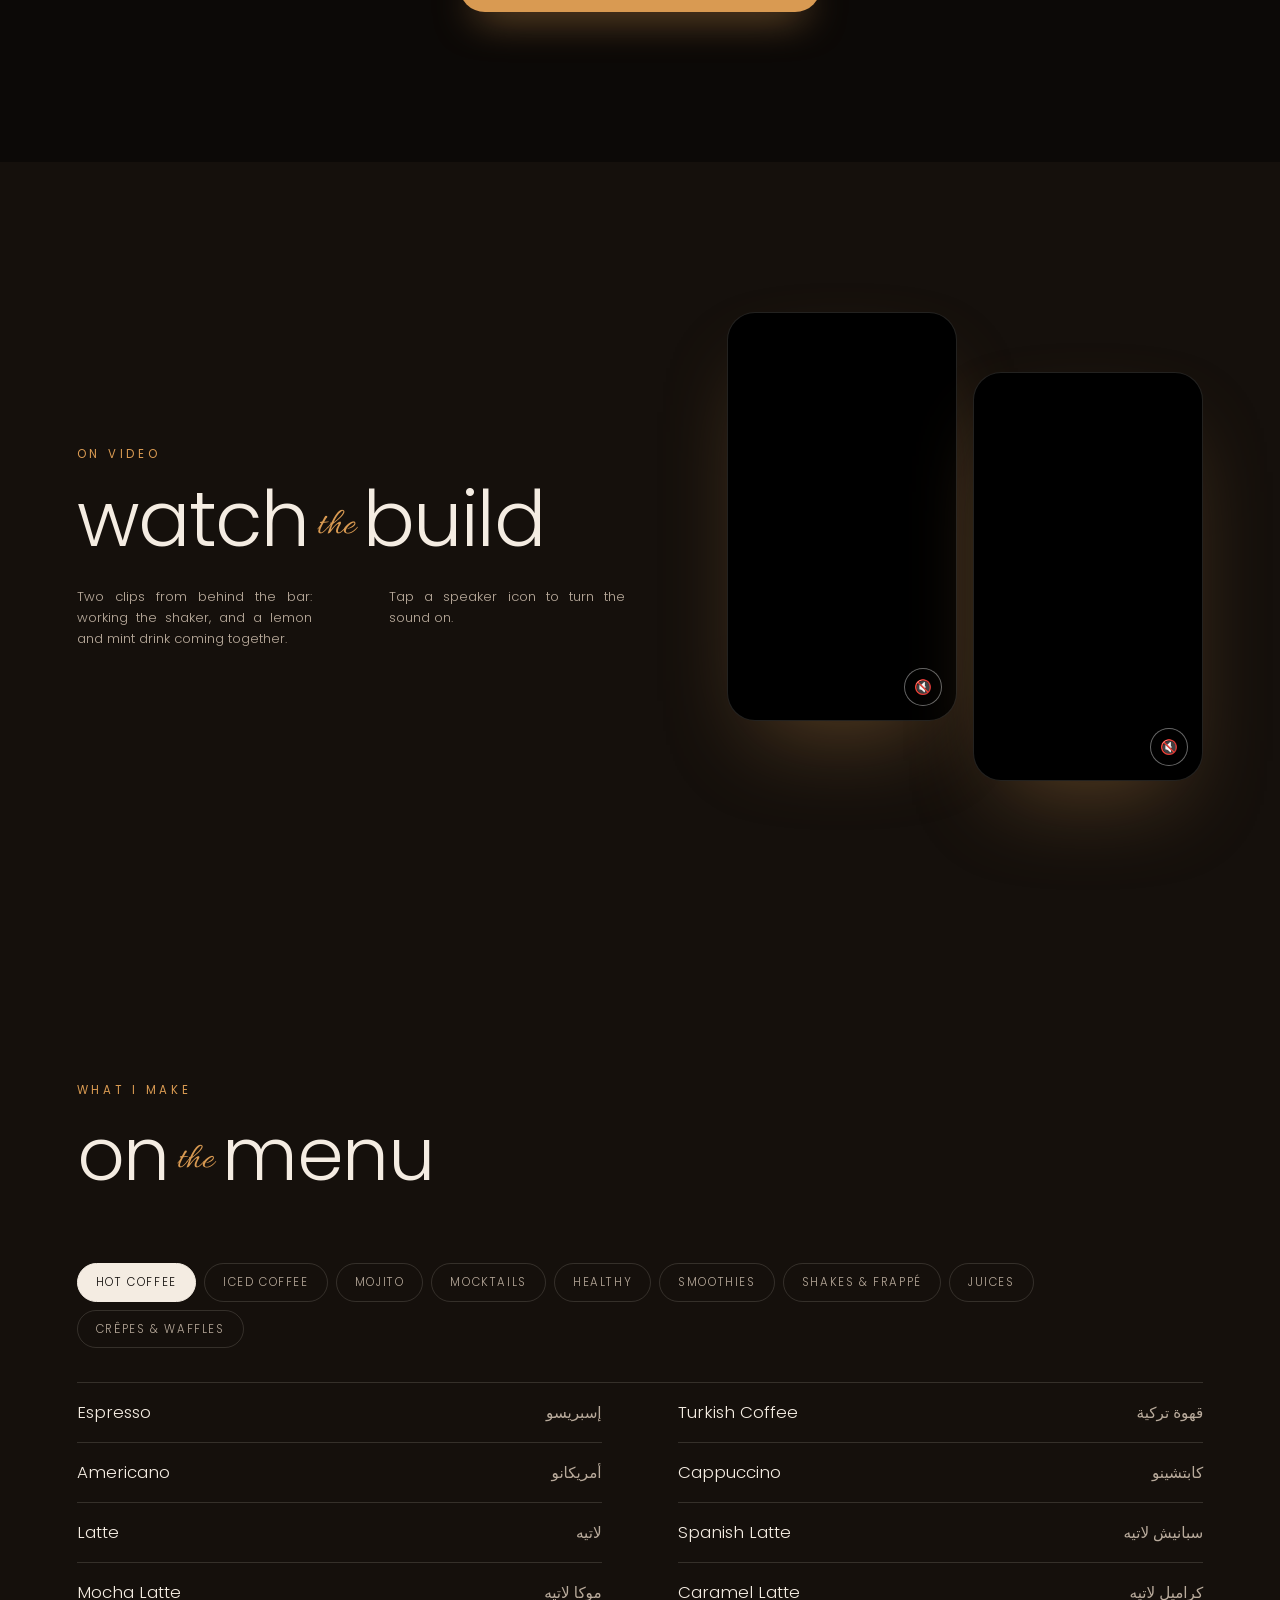
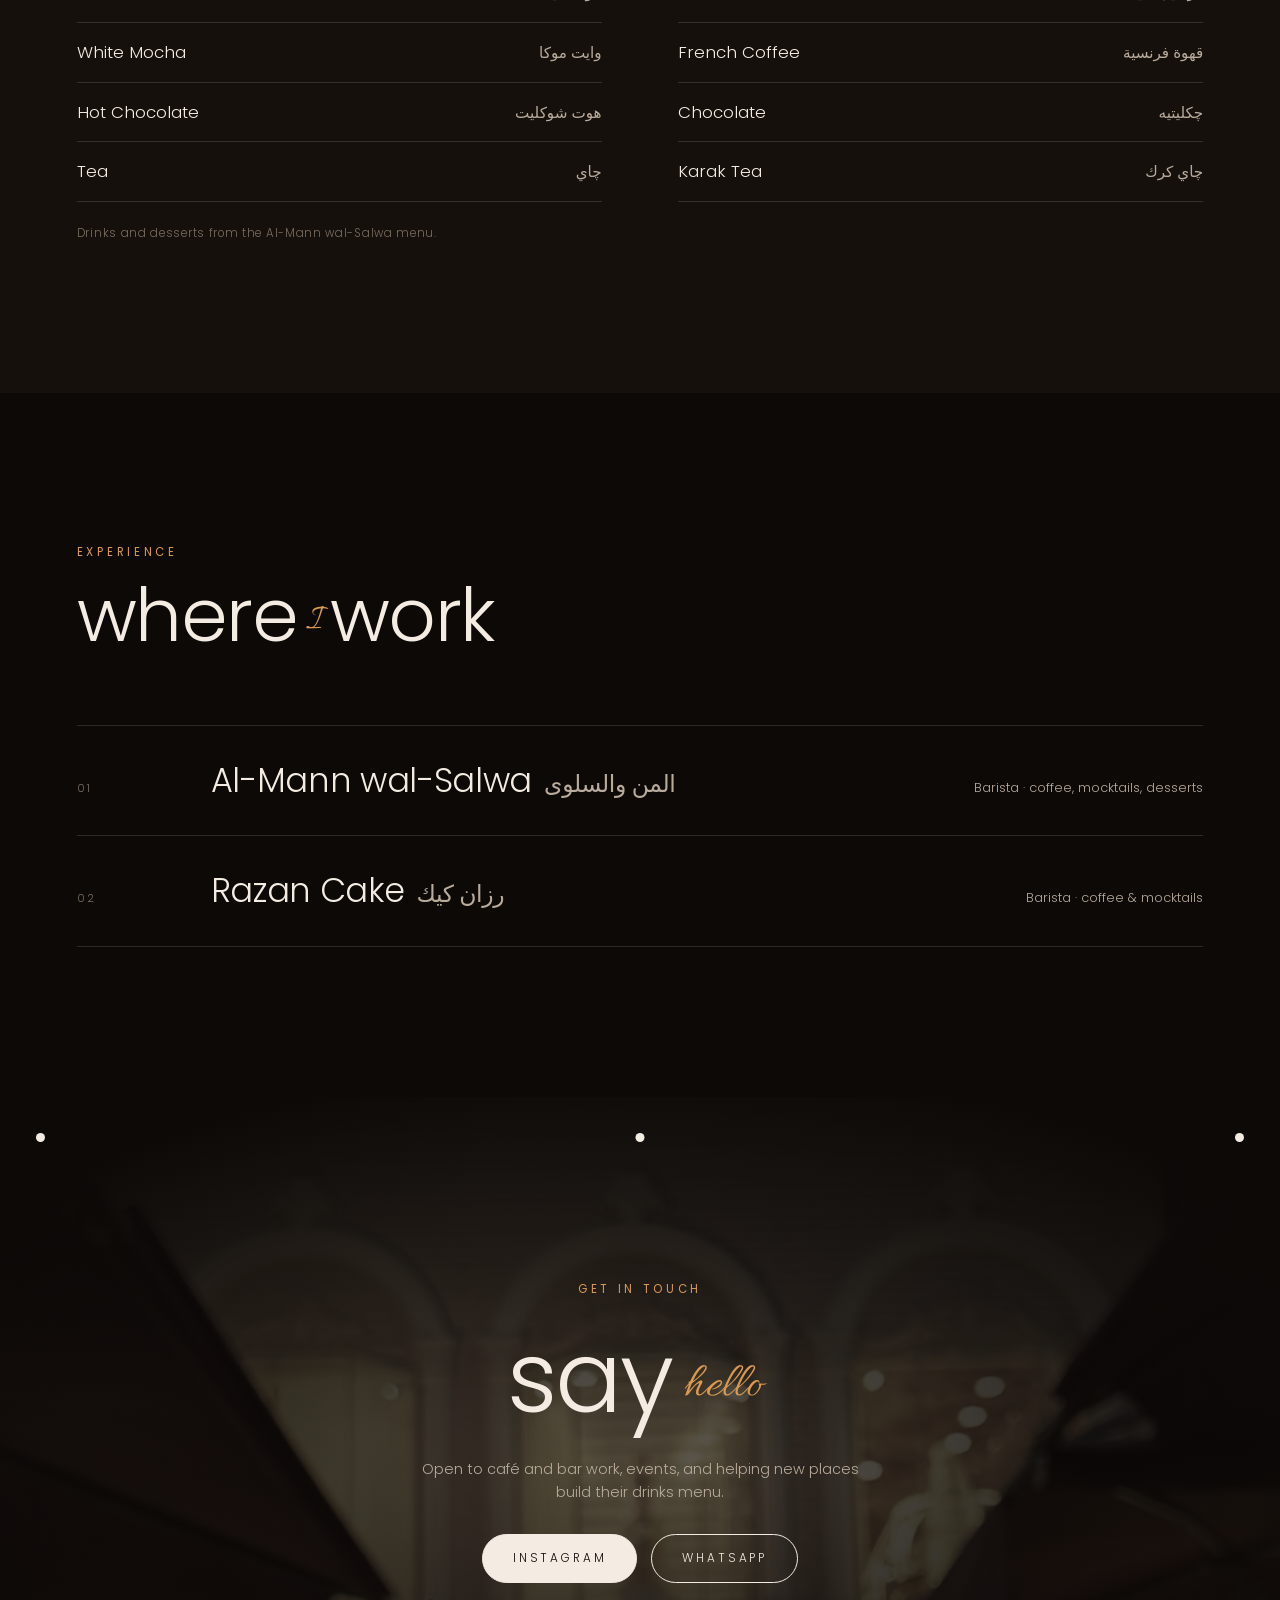
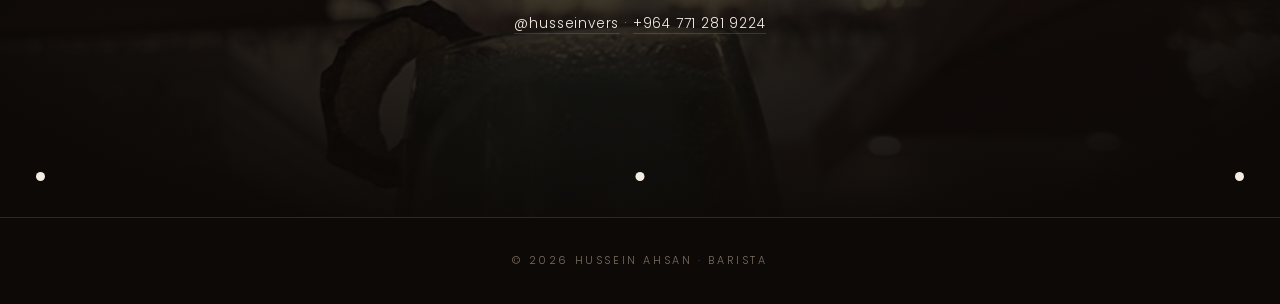
==== commit 0904ed09: "Hero: shaker video background instead of latte photo Co-Authored-By: Claude Opus 5.5 <noreply@anthro" ====
--- a/index.html
+++ b/index.html
@@ -10,7 +10,9 @@
 <link href="https://fonts.googleapis.com/css2?family=Allura&family=Poppins:wght@200;300;400;500&display=swap" rel="stylesheet">
 <link rel="stylesheet" href="style.css">
 <style>
-  .hero-img{background-image:url(assets/latte-art.jpg);background-position:center 40%}
+  .hero-img{background:#0c0907;animation:none;transform:none}
+  .hero-img video{width:100%;height:100%;object-fit:cover;object-position:center 35%}
+  @media (min-aspect-ratio:3/4){.hero-img video{object-position:center 68%}}
   .skills{display:flex;flex-wrap:wrap;gap:10px;margin-top:30px}
   .phones{display:flex;gap:16px;align-items:flex-start}
   .phones .phone{width:min(230px,42vw)}
@@ -34,7 +36,7 @@
 
 <!-- HERO -->
 <header class="hero" id="top">
-  <div class="hero-img"></div>
+  <div class="hero-img"><video src="assets/reel-2.mp4" autoplay muted loop playsinline preload="auto" aria-hidden="true"></video></div>
   <div class="dots"><i></i><i></i><i></i><i></i><i></i><i></i></div>
   <div class="hero-inner">
     <p class="eyebrow rv">Barista · Mojitos · Desserts</p>
@@ -175,6 +177,7 @@
   chips.addEventListener('click',e=>{const b=e.target.closest('.chip');if(b)render(b.dataset.k)});
   render("Hot coffee");
 
+  const heroVid=document.querySelector('.hero-img video');heroVid.play().catch(()=>{});
   const nav=document.getElementById('nav');
   addEventListener('scroll',()=>nav.classList.toggle('solid',scrollY>40),{passive:true});
   const io=new IntersectionObserver(es=>es.forEach(e=>{if(e.isIntersecting){e.target.classList.add('in');io.unobserve(e.target)}}),{threshold:.12});
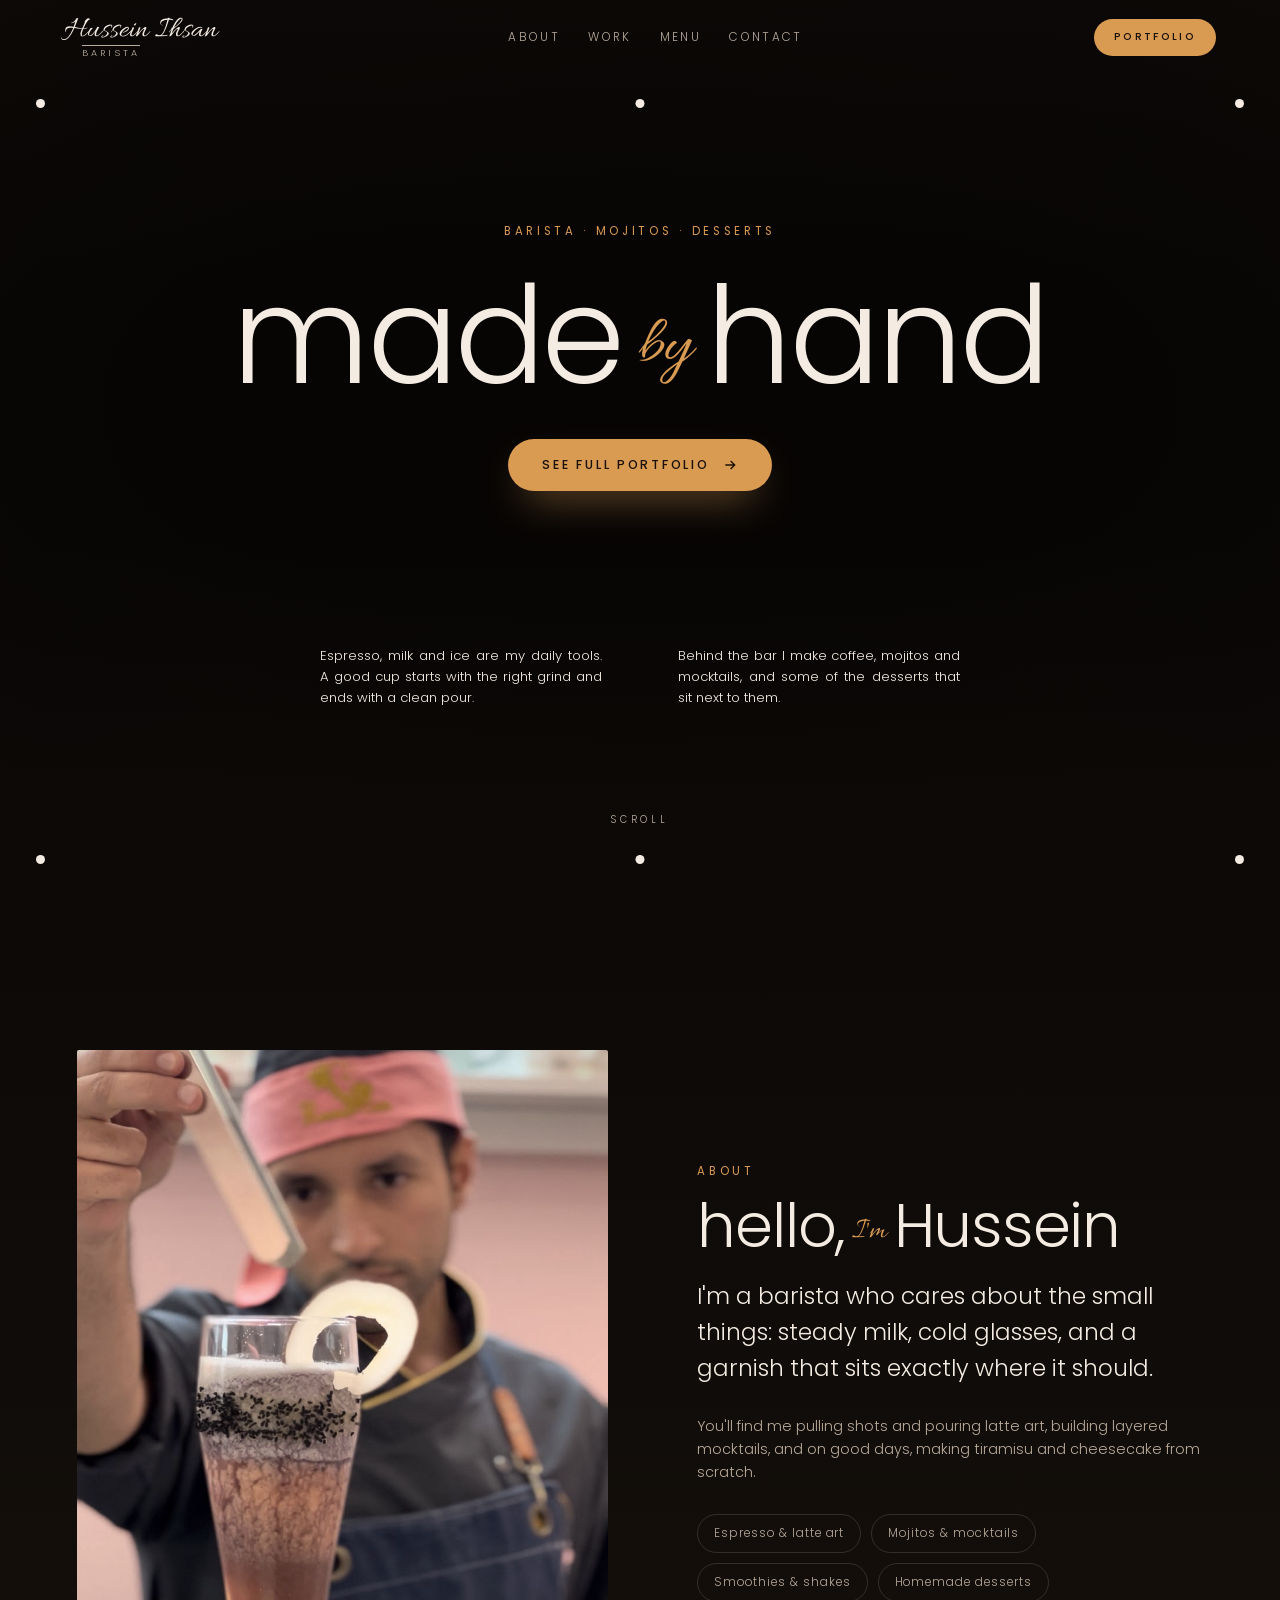
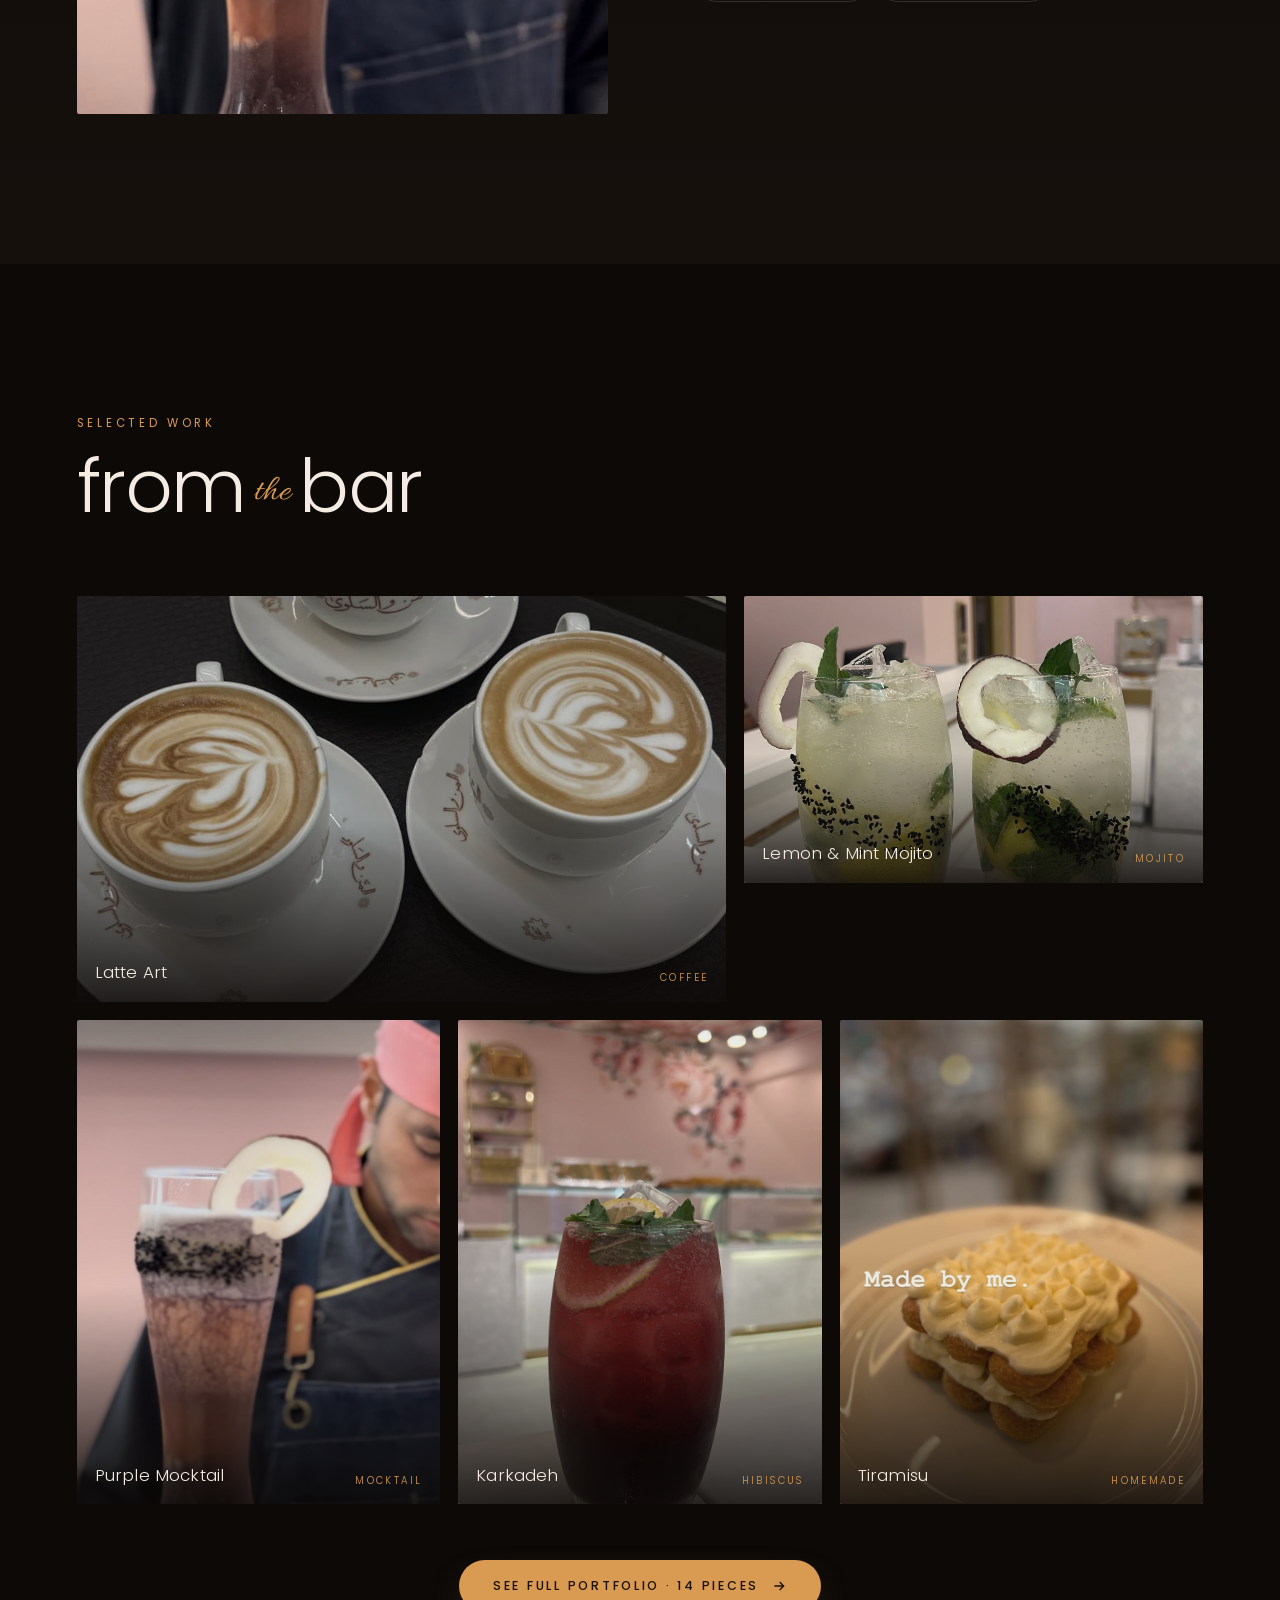
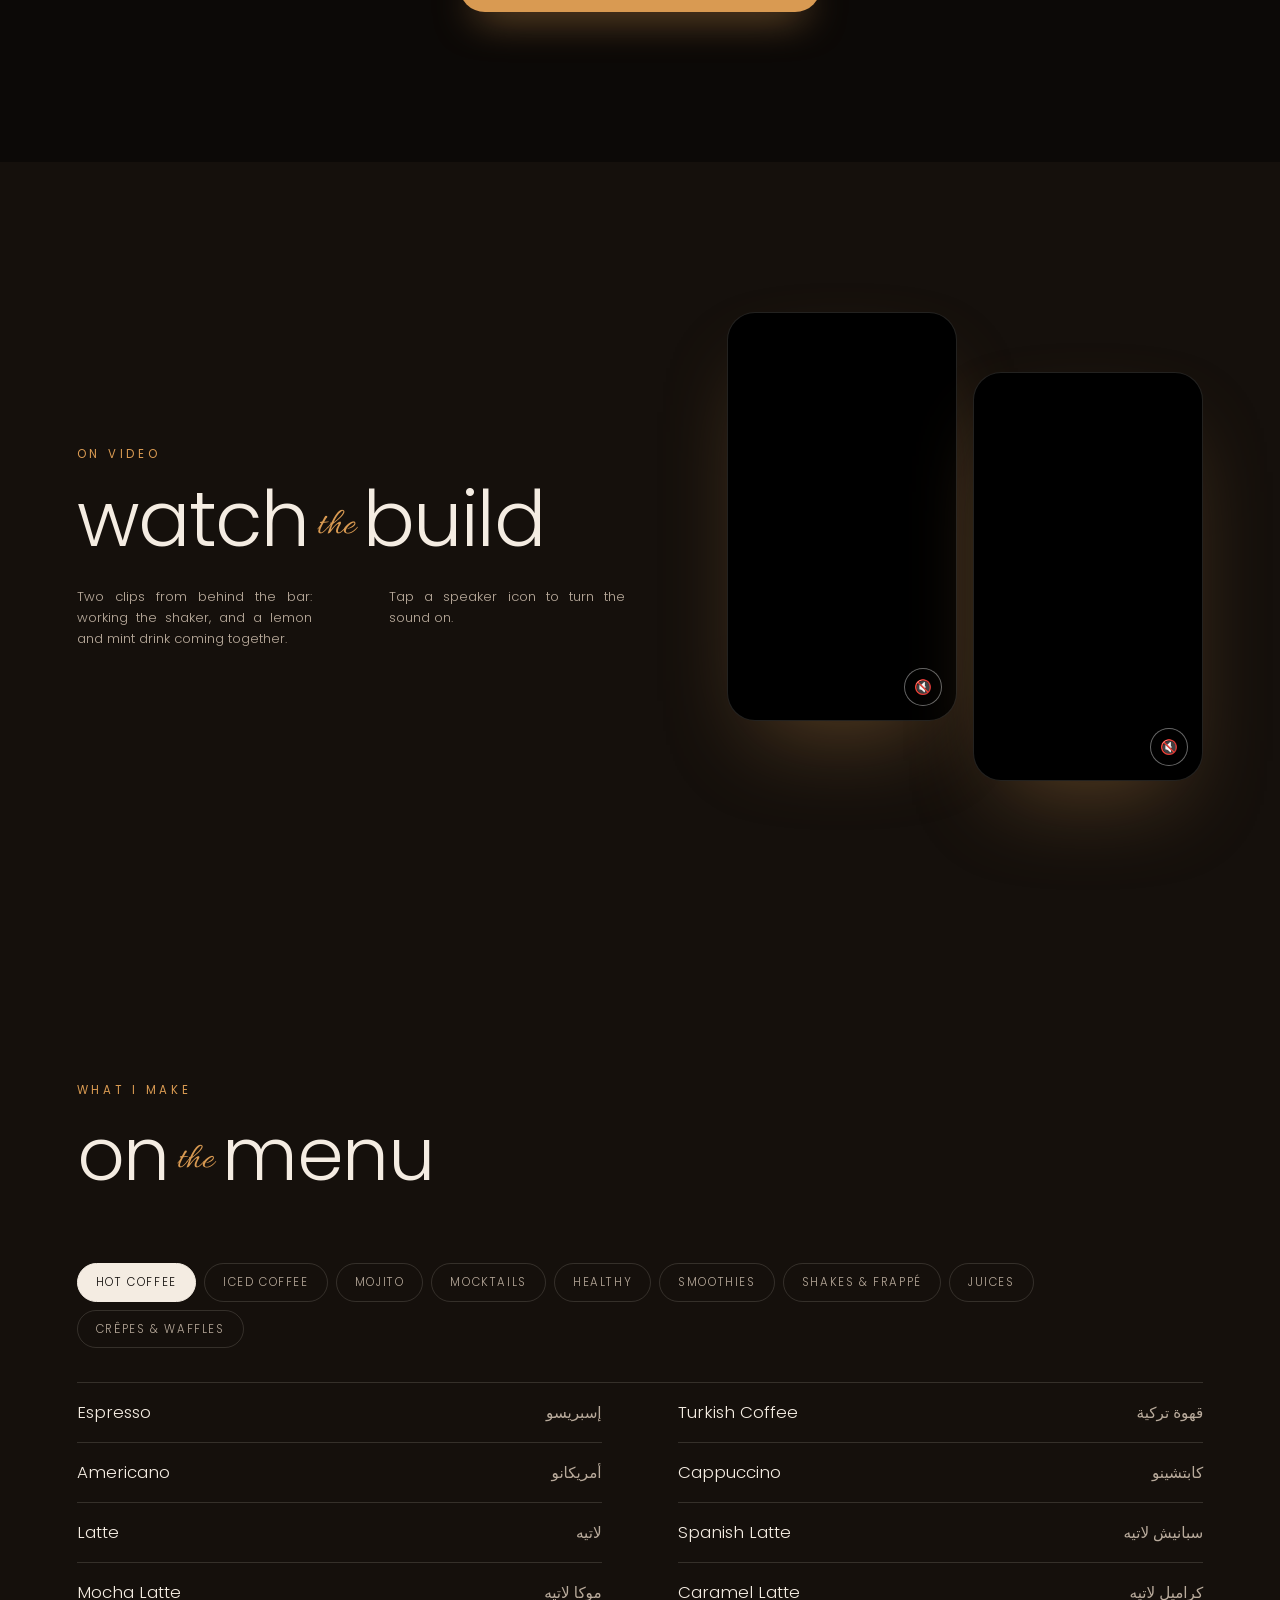
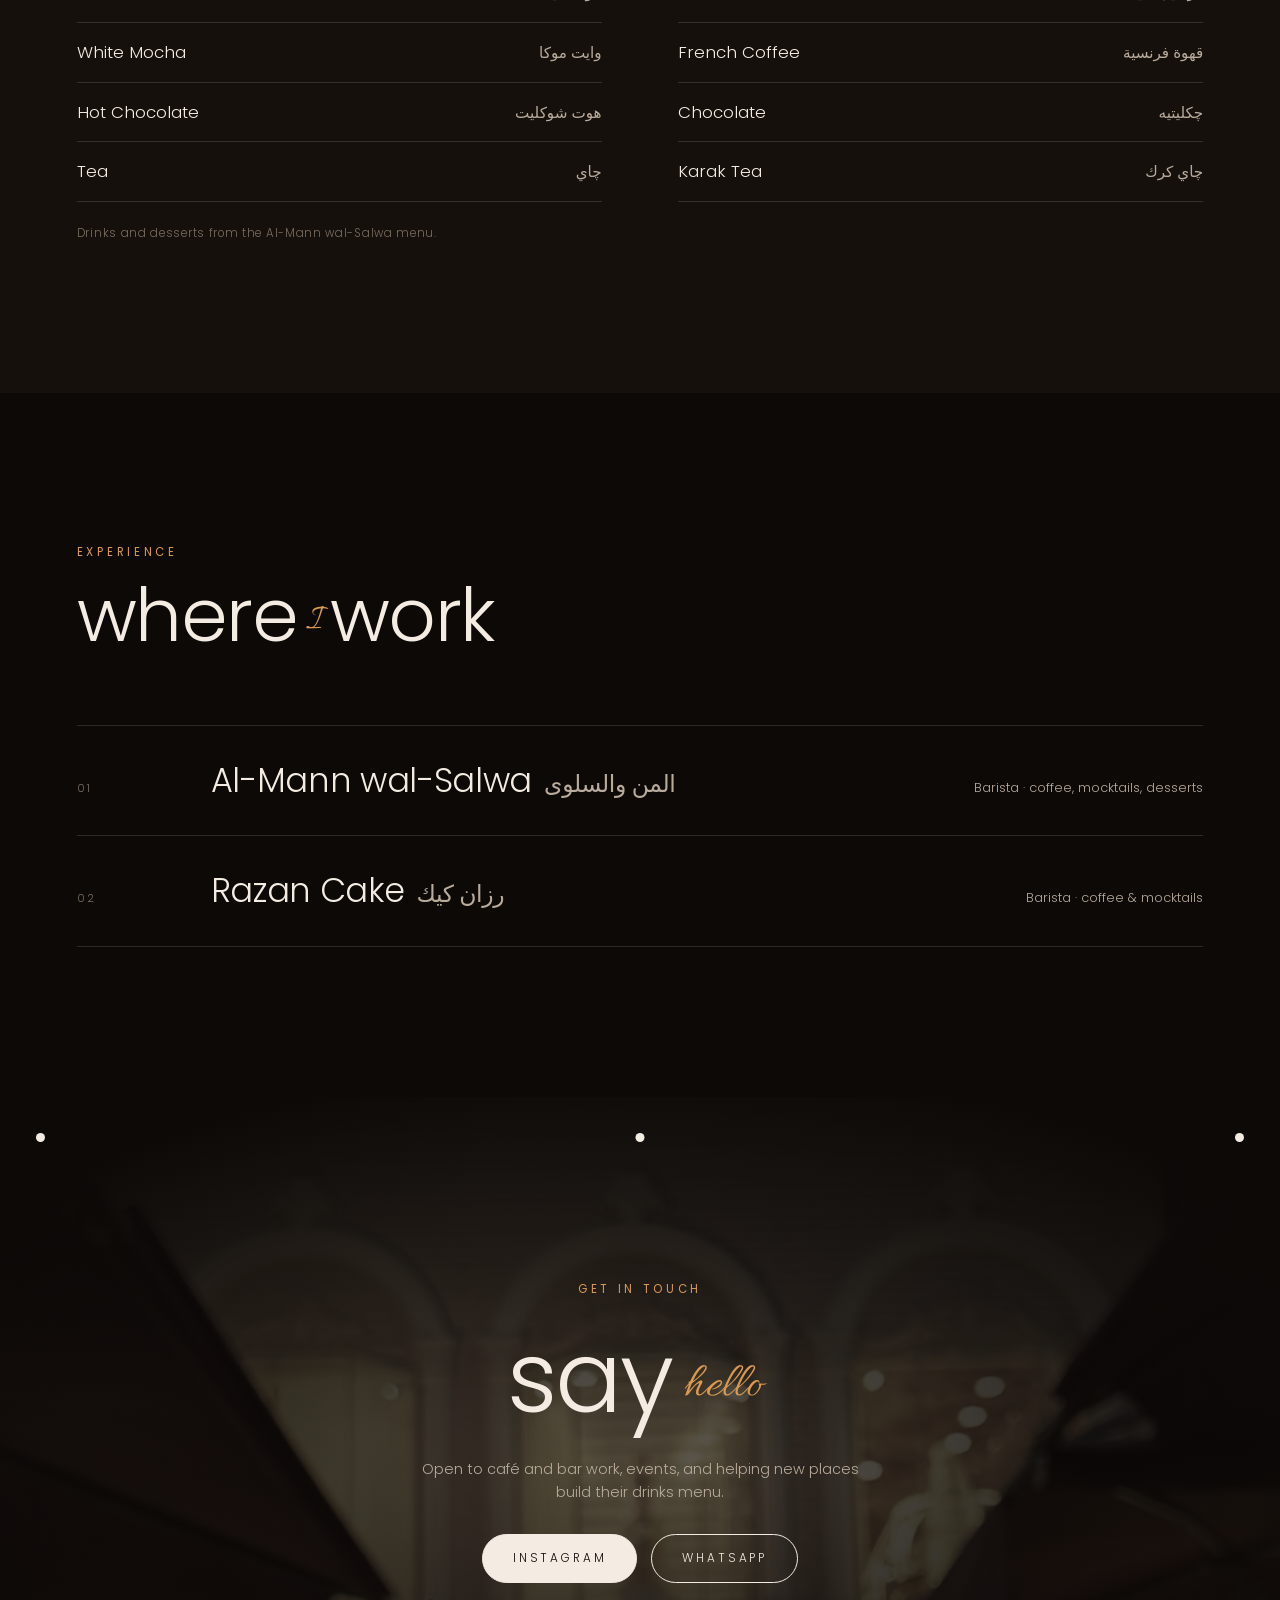
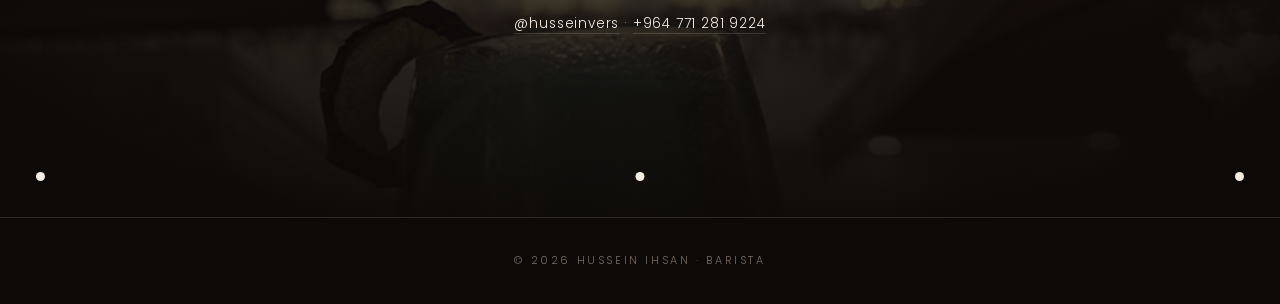
==== commit 71d4fbe3: "Fix name spelling: Hussein Ihsan Co-Authored-By: Claude Opus 5.5 <noreply@anthropic.com>" ====
--- a/index.html
+++ b/index.html
@@ -3,8 +3,8 @@
 <head>
 <meta charset="utf-8">
 <meta name="viewport" content="width=device-width, initial-scale=1">
-<title>Hussein Ahsan | Barista</title>
-<meta name="description" content="Hussein Ahsan, barista. Latte art, mojitos, mocktails and homemade desserts.">
+<title>Hussein Ihsan | Barista</title>
+<meta name="description" content="Hussein Ihsan, barista. Latte art, mojitos, mocktails and homemade desserts.">
 <link rel="preconnect" href="https://fonts.googleapis.com">
 <link rel="preconnect" href="https://fonts.gstatic.com" crossorigin>
 <link href="https://fonts.googleapis.com/css2?family=Allura&family=Poppins:wght@200;300;400;500&display=swap" rel="stylesheet">
@@ -24,7 +24,7 @@
 <body>
 
 <nav id="nav">
-  <a href="#top" class="logo"><span class="script">Hussein Ahsan</span><small>barista</small></a>
+  <a href="#top" class="logo"><span class="script">Hussein Ihsan</span><small>barista</small></a>
   <ul>
     <li><a href="#about">About</a></li>
     <li><a href="#work">Work</a></li>
@@ -55,7 +55,7 @@
 <section class="about" id="about">
   <div class="wrap">
     <figure class="rv">
-      <img src="assets/hussein-garnish.jpg" alt="Hussein Ahsan placing a coconut slice on a layered purple drink" loading="lazy">
+      <img src="assets/hussein-garnish.jpg" alt="Hussein Ihsan placing a coconut slice on a layered purple drink" loading="lazy">
     </figure>
     <div class="rv">
       <p class="eyebrow">About</p>
@@ -154,7 +154,7 @@
   </div>
 </section>
 
-<footer>© 2026 Hussein Ahsan · Barista</footer>
+<footer>© 2026 Hussein Ihsan · Barista</footer>
 
 <div class="lb" id="lb"><img alt=""><p></p></div>
 
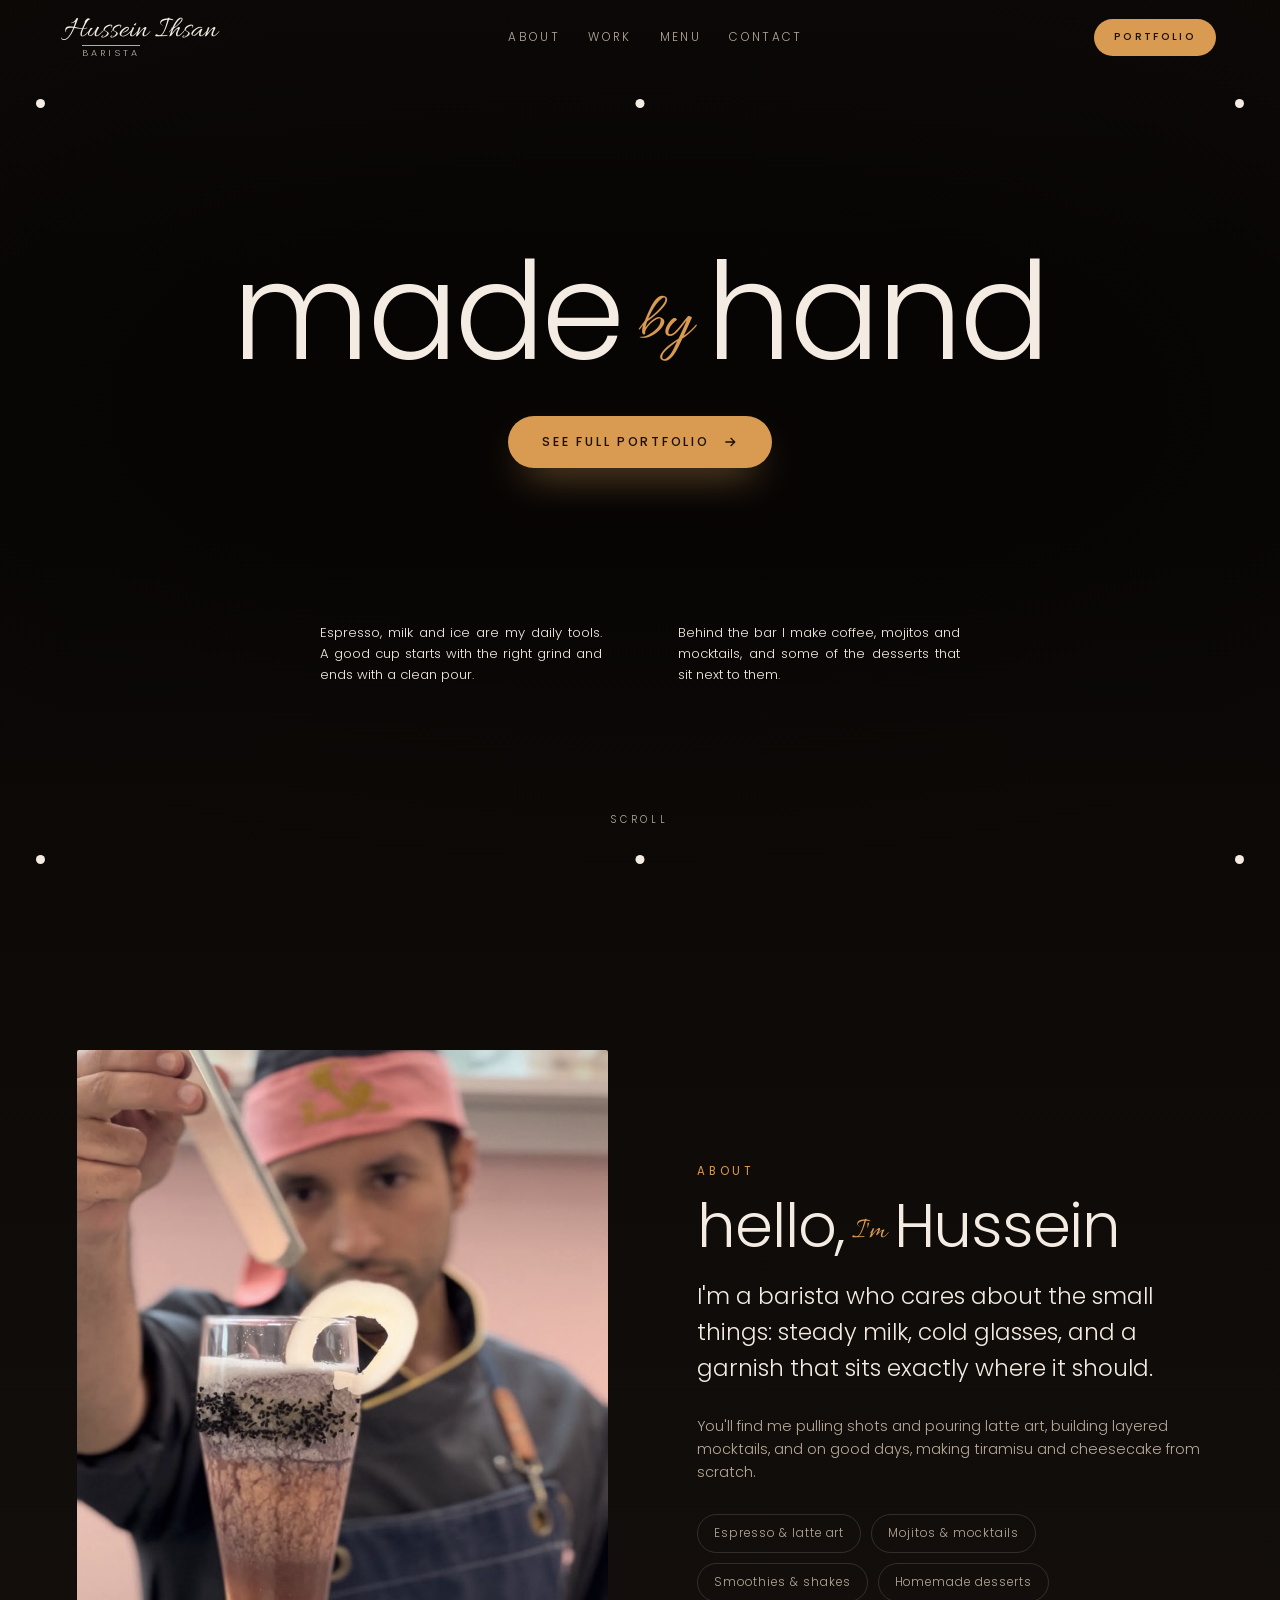
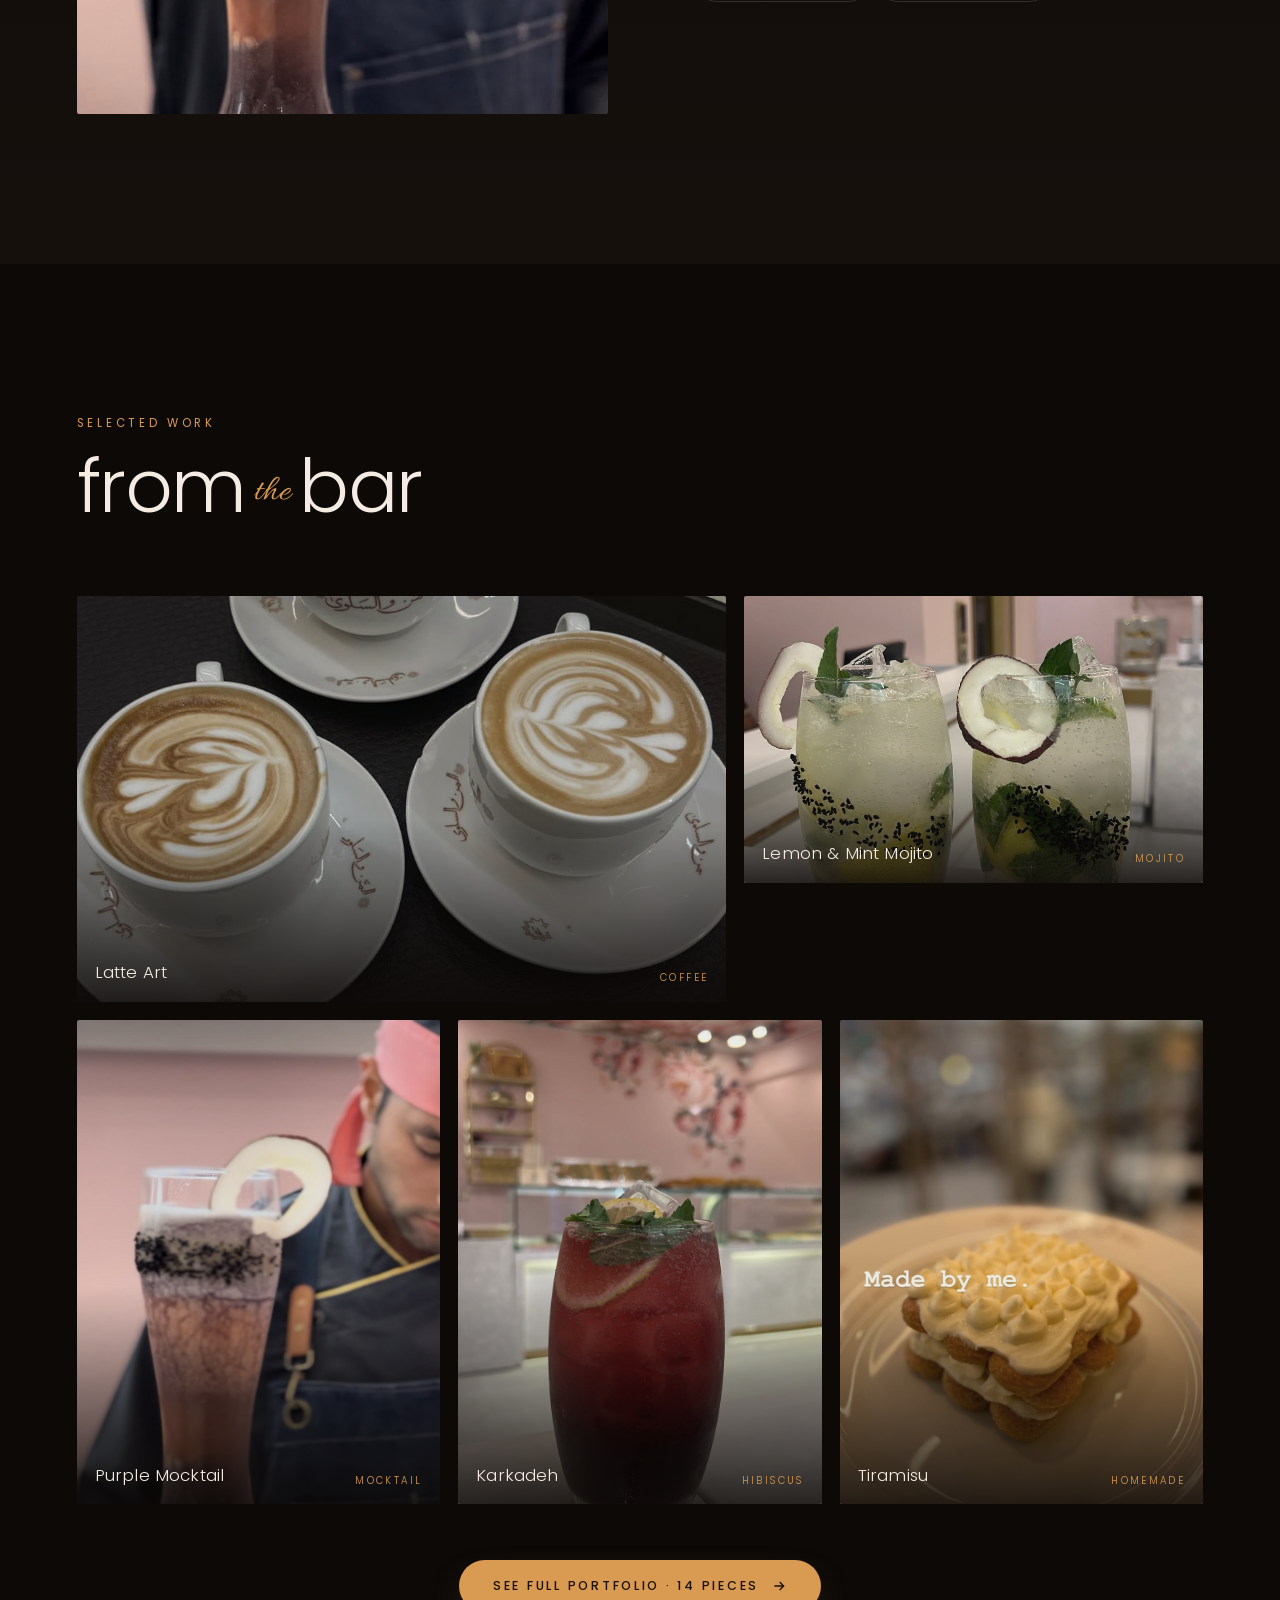
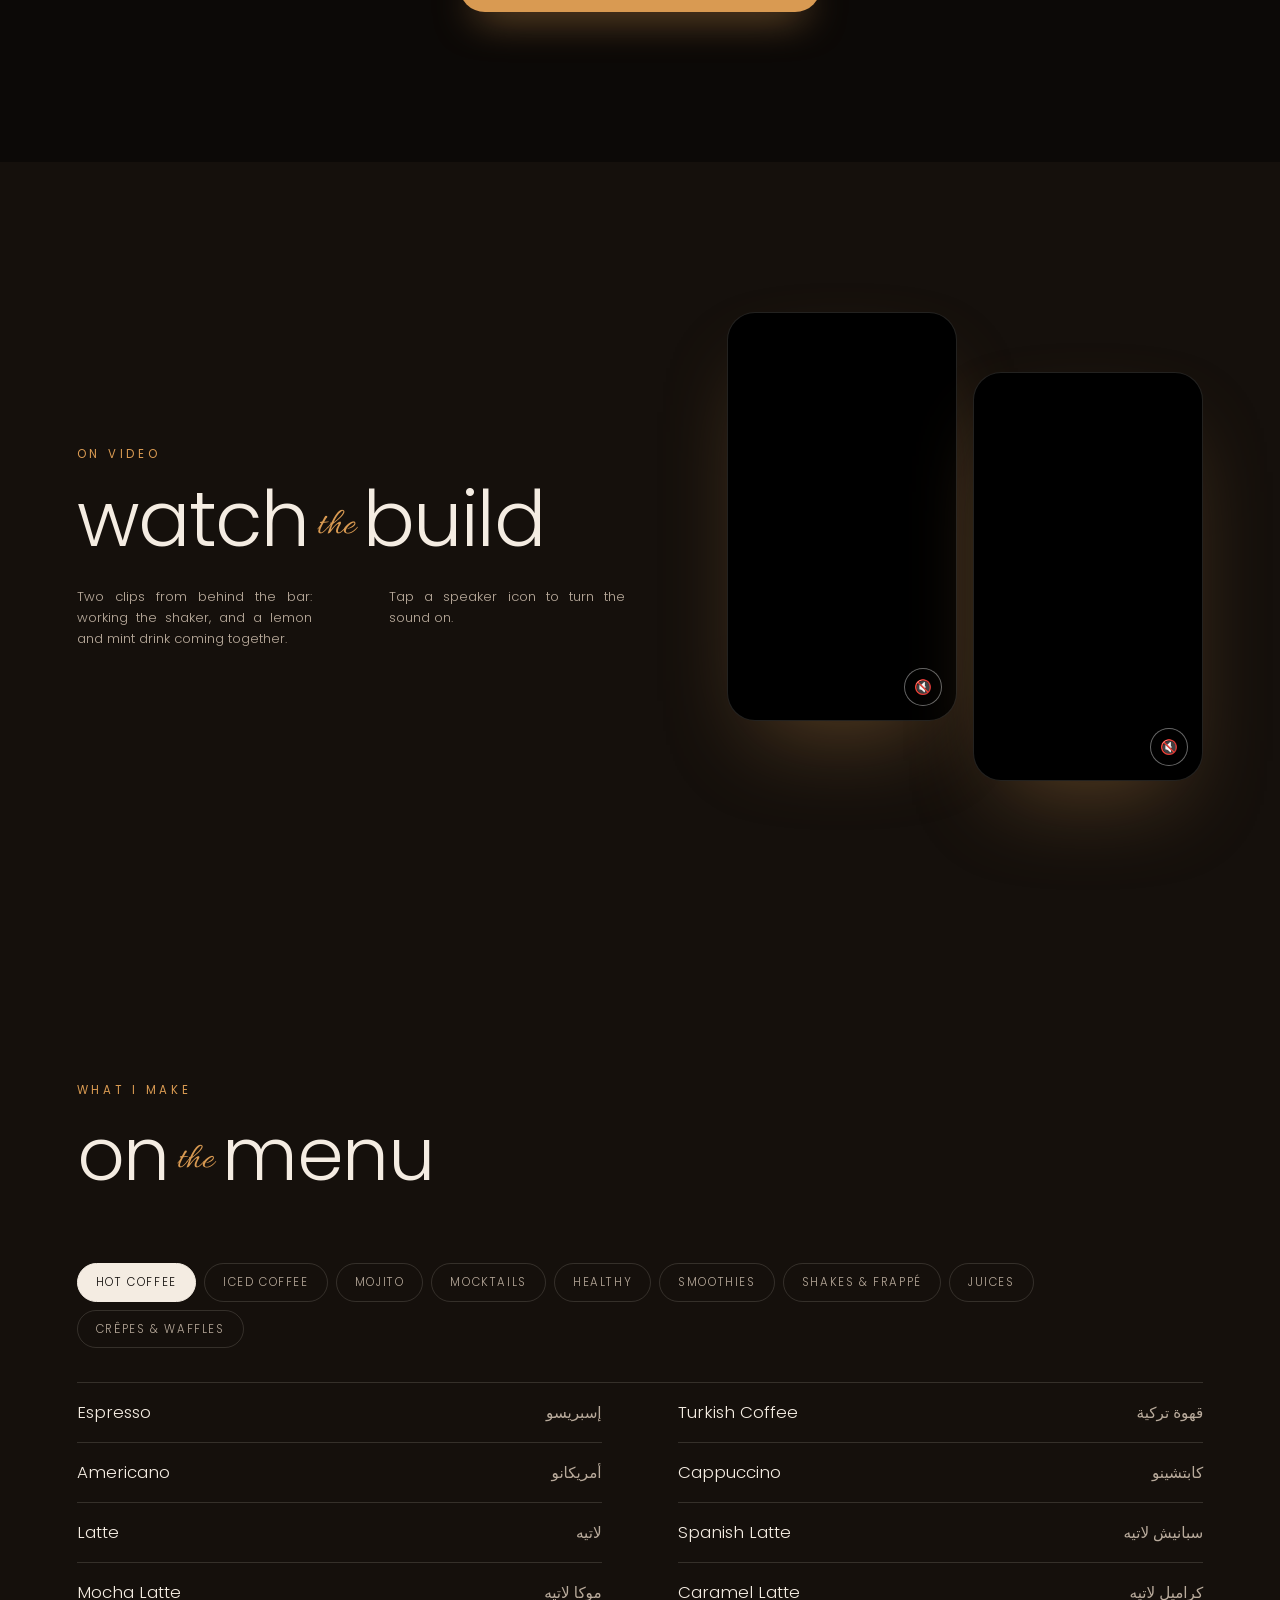
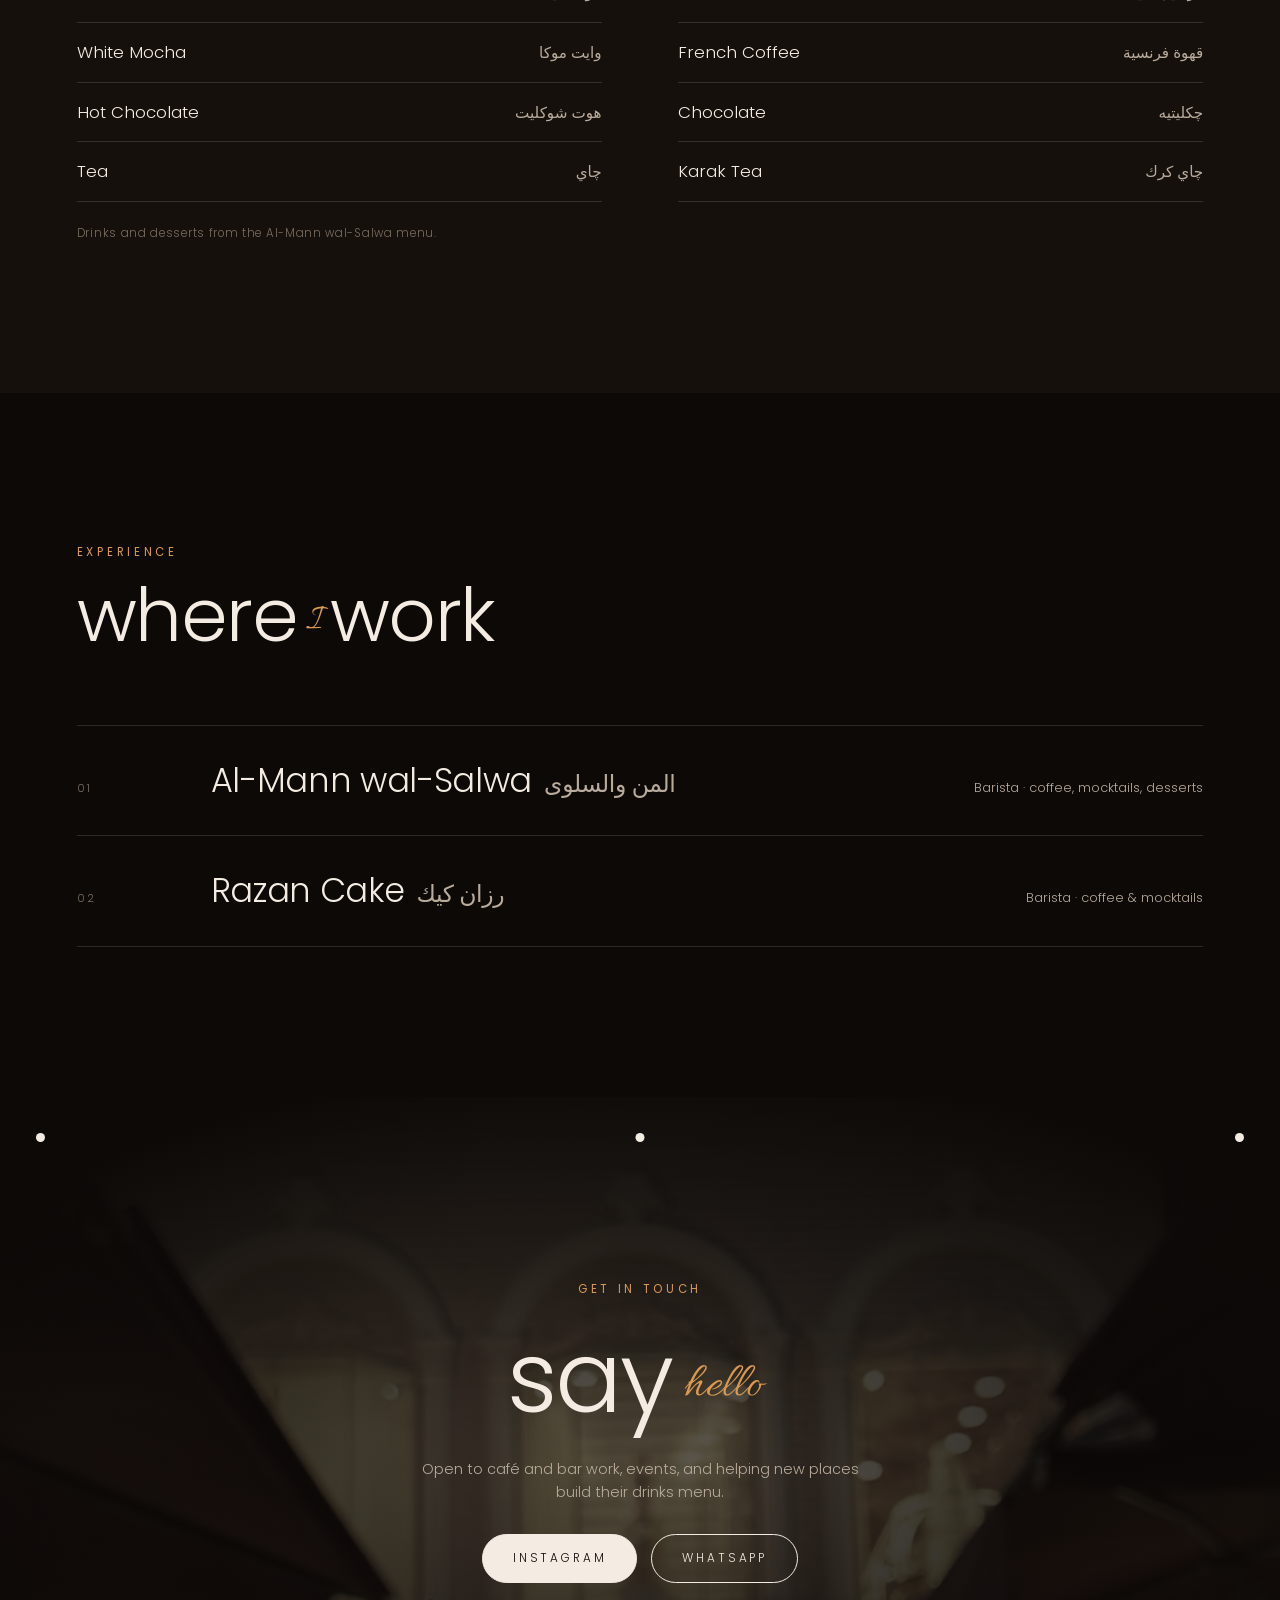
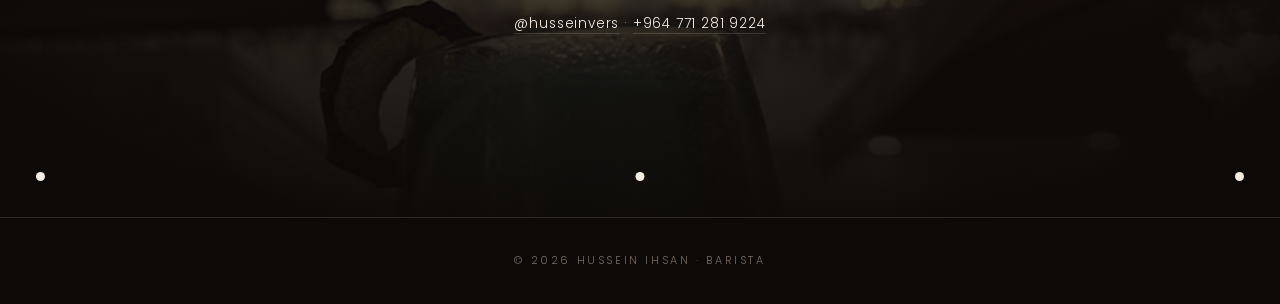
==== commit 5b6ae604: "Remove hero eyebrow line Co-Authored-By: Claude Opus 5.5 <noreply@anthropic.com>" ====
--- a/index.html
+++ b/index.html
@@ -39,7 +39,6 @@
   <div class="hero-img"><video src="assets/reel-2.mp4" autoplay muted loop playsinline preload="auto" aria-hidden="true"></video></div>
   <div class="dots"><i></i><i></i><i></i><i></i><i></i><i></i></div>
   <div class="hero-inner">
-    <p class="eyebrow rv">Barista · Mojitos · Desserts</p>
     <h1 class="title rv">made<span class="script">by</span>hand</h1>
     <a class="cta rv" href="portfolio.html">See full portfolio
       <svg viewBox="0 0 24 24" fill="none" stroke="currentColor" stroke-width="2"><path d="M5 12h14M13 6l6 6-6 6"/></svg></a>
